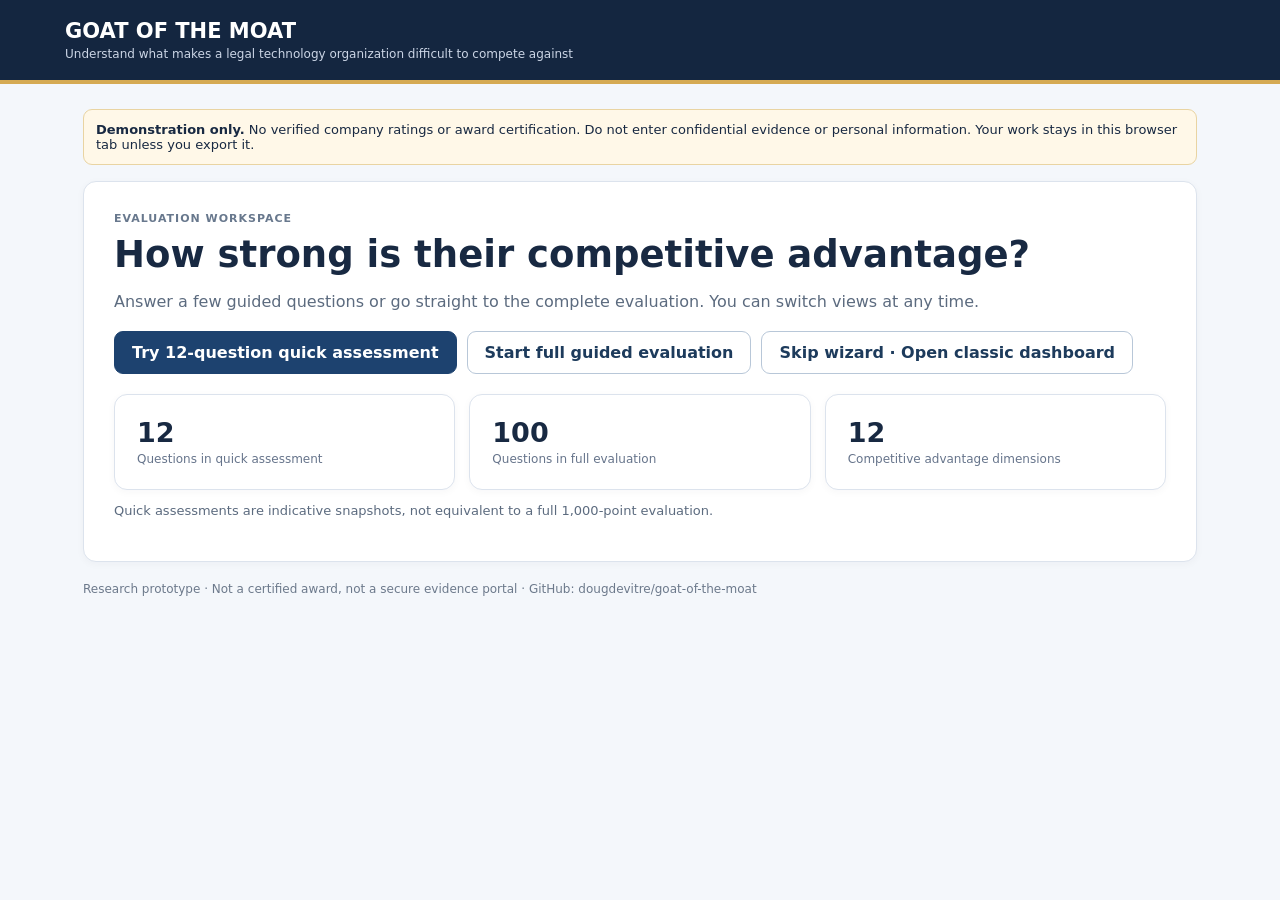
==== dashboard/index.html @ ef7974d4 "Add beginner-friendly guided and quick evaluation with skip-wizard classic mode" ====
<!doctype html><html lang="en"><head><meta charset="utf-8"><meta name="viewport" content="width=device-width,initial-scale=1"><title>GOAT of the MOAT — Evaluate with confidence</title>
<style>
:root{font-family:system-ui,-apple-system,sans-serif;color:#182942;background:#f4f7fb}*{box-sizing:border-box}body{margin:0}header{background:#142640;color:#fff;padding:19px max(20px,calc((100vw - 1150px)/2));border-bottom:4px solid #d5aa53}header b{font-size:21px}header span{display:block;font-size:12px;color:#cbd5e5;margin-top:4px}.wrap{max-width:1150px;margin:25px auto;padding:0 18px}.panel,.stat{background:#fff;border:1px solid #dce3ed;border-radius:13px;padding:22px;box-shadow:0 2px 8px #16294409}.hero{padding:30px}.hero h1{font-size:clamp(25px,4vw,37px);margin:8px 0}.muted{color:#5c6b7f}.small{font-size:13px}.note{background:#fff8e8;border:1px solid #e9d4a2;border-radius:9px;padding:12px;margin-bottom:16px;font-size:13px}.actions{display:flex;gap:10px;flex-wrap:wrap;margin:20px 0}.btn{border:1px solid #b8c7d8;border-radius:9px;padding:11px 17px;background:#fff;color:#1d3b5c;font:inherit;font-weight:600;cursor:pointer}.btn.primary{background:#1d426f;color:#fff;border-color:#1d426f}.btn:focus-visible,input:focus-visible,select:focus-visible,textarea:focus-visible{outline:3px solid #d3a94e;outline-offset:2px}.btn:hover{filter:brightness(.95)}.grid{display:grid;grid-template-columns:repeat(3,1fr);gap:14px}.stat strong{font-size:27px;display:block}.stat span{font-size:12px;color:#66748b}.layout{display:grid;grid-template-columns:260px 1fr;gap:18px}.sidebar{max-height:70vh;overflow:auto}.dim{width:100%;text-align:left;background:white;border:0;border-radius:7px;padding:11px;cursor:pointer;color:#20334e}.dim.active,.dim:hover{background:#eaf0f8}.dim small{display:block;color:#65748b;margin-top:4px}.question{font-size:clamp(21px,3vw,27px);line-height:1.3;margin:13px 0}.eyebrow{text-transform:uppercase;letter-spacing:.09em;font-size:11px;color:#68788d;font-weight:700}.help{background:#f1f5fa;border-radius:10px;padding:13px;margin:14px 0;font-size:14px}.help p{margin:6px 0}.fields{display:grid;grid-template-columns:1fr 1fr;gap:14px}label{display:block;font-size:13px;font-weight:650;margin:14px 0 6px}input,select,textarea{width:100%;border:1px solid #bdcadb;border-radius:8px;padding:11px;font:inherit;color:#1b2d45;background:white}textarea{min-height:72px}.choice{display:block;border:1px solid #d4deea;border-radius:9px;padding:12px;margin:8px 0;cursor:pointer}.choice:has(input:checked){border-color:#3264a1;background:#edf4ff}.choice input{width:auto;margin-right:9px}.progress{height:9px;background:#e7edf4;border-radius:9px;overflow:hidden;margin:12px 0}.fill{height:100%;background:#2c679c;transition:width .2s}.hidden{display:none!important}.tag{display:inline-block;background:#e9eff8;border-radius:20px;padding:5px 10px;font-size:12px}.results{margin-top:16px}.resultRow{margin:10px 0}.resultRow .progress{margin:5px 0}.foot{font-size:12px;color:#6c798b;padding:20px 0}.status{font-size:13px;color:#35516f;min-height:18px;margin-top:10px}@media(max-width:760px){.grid,.layout,.fields{grid-template-columns:1fr}.sidebar{max-height:180px}.hero{padding:20px}}
</style></head><body><header><b>GOAT OF THE MOAT</b><span>Understand what makes a legal technology organization difficult to compete against</span></header><main class="wrap">
<div class="note"><b>Demonstration only.</b> No verified company ratings or award certification. Do not enter confidential evidence or personal information. Your work stays in this browser tab unless you export it.</div>
<section id="home" class="panel hero"><div class="eyebrow">Evaluation workspace</div><h1>How strong is their competitive advantage?</h1><p class="muted">Answer a few guided questions or go straight to the complete evaluation. You can switch views at any time.</p><div class="actions"><button class="btn primary" id="startQuick">Try 12-question quick assessment</button><button class="btn" id="startFull">Start full guided evaluation</button><button class="btn" id="skipWizard">Skip wizard · Open classic dashboard</button></div><div class="grid"><div class="stat"><strong>12</strong><span>Questions in quick assessment</span></div><div class="stat"><strong>100</strong><span>Questions in full evaluation</span></div><div class="stat"><strong>12</strong><span>Competitive advantage dimensions</span></div></div><p class="small muted">Quick assessments are indicative snapshots, not equivalent to a full 1,000-point evaluation.</p></section>
<section id="workspace" class="hidden"><div class="actions"><button class="btn" id="goHome">← Home</button><button class="btn" id="switchMode">Switch to classic dashboard</button><button class="btn" id="export">Export my work</button><button class="btn" id="reset">Clear session</button></div><div class="grid"><div class="stat"><span>Weighted points recorded</span><strong id="points">0</strong></div><div class="stat"><span>Evidence coverage (full instrument)</span><strong id="coverage">0%</strong></div><div class="stat"><span>Questions scored</span><strong id="count">0 / 100</strong></div></div>
<div class="layout" style="margin-top:16px"><aside class="panel sidebar"><h2>Explore the topics</h2><div id="dimensions"></div></aside><section class="panel"><div class="eyebrow" id="modeLabel"></div><div class="progress"><div class="fill" id="progressFill" style="width:0%"></div></div><p class="small muted" id="progressText"></p><div class="fields"><div><label for="organization">Organization (example name)</label><input id="organization" value="Synthetic Example Organization" maxlength="100"></div><div><label for="judge">Reviewer label</label><input id="judge" value="demo-reviewer" maxlength="80"></div></div><label for="question">Choose a question</label><select id="question"></select><h2 class="question" id="prompt"></h2><p class="muted" id="plainHelp"></p><div class="help"><b>What counts as proof?</b><p id="evidenceHelp"></p><details><summary>Technical evaluation details</summary><p id="technical"></p></details></div><label>How strong is the evidence-backed advantage?</label><div id="choices"></div><div class="fields"><div><label for="confidence">How reliable is the proof?</label><select id="confidence"><option value="U">Not verified yet</option><option value="C">Some supporting evidence</option><option value="B">Reliable organization records</option><option value="A">Independently corroborated</option></select></div><div><label for="evidence">Evidence reference</label><input id="evidence" placeholder="Example: PUBLIC-REPORT-2026"></div></div><label for="notes">Notes (optional)</label><textarea id="notes" placeholder="Why did you choose this answer?"></textarea><div class="actions"><button class="btn primary" id="saveNext">Save and continue →</button><button class="btn" id="skipQuestion">Skip for now</button><button class="btn" id="previous">← Previous</button></div><p class="status" id="status" role="status" aria-live="polite"></p></section></div><section class="panel results"><h2>Understand your progress</h2><p class="small muted" id="resultIntro"></p><div id="resultRows"></div><p class="small muted" id="coverageGate"></p></section></section><div class="foot">Research prototype · Not a certified award, not a secure evidence portal · GitHub: dougdevitre/goat-of-the-moat</div></main>
<script>
"use strict";
const $=id=>document.getElementById(id);let questions=[],dimensions=[],mode="quick",active="D1",cursor=0;const ratings=new Map();
const friendly=["What makes them unique?","Why do customers stay?","Does their network make them stronger?","Is the business financially healthy?","How strong is their market position?","How good is their technology?","Can customers trust them?","Has their advantage stood the test of time?","Do they execute their plans?","Do customers get better results?","Does the public benefit?","Will their advantage last?"];
const choices=[["0","Verified absence of an advantage"],["1","Very little advantage"],["2","Some advantage"],["3","A clear advantage"],["4","A strong, proven advantage"],["5","An exceptional, lasting advantage"]];
const quickIds=Array.from({length:12},(_,i)=>"D"+(i+1)+"-01");
function pool(){return mode==="quick"?questions.filter(q=>quickIds.includes(q.id)):questions}
function current(){return pool()[cursor]}
function setView(view){$("home").classList.toggle("hidden",view!=="home");$("workspace").classList.toggle("hidden",view==="home")}
function begin(next){mode=next;cursor=0;active="D1";setView("workspace");$("switchMode").textContent=mode==="classic"?"Use guided wizard":"Skip wizard · Classic dashboard";render()}
function render(){const arr=pool();if(cursor>=arr.length)cursor=arr.length-1;const q=current();if(!q)return;active=q.dimension_id;$("modeLabel").textContent=mode==="quick"?"Quick assessment · Indicative only":mode==="classic"?"Classic dashboard · Full instrument":"Full guided evaluation";$("progressText").textContent="Question "+(cursor+1)+" of "+arr.length+" · "+(ratings.has(q.id)?"Saved":"Not yet scored");$("progressFill").style.width=((cursor+1)/arr.length*100)+"%";const select=$("question");select.replaceChildren();arr.forEach((item,i)=>{const o=document.createElement("option");o.value=String(i);o.textContent=item.id+" · "+item.metric;select.append(o)});select.value=String(cursor);$("prompt").textContent=q.question;$("plainHelp").textContent="Think about real-world examples and documented results, not just marketing claims.";$("evidenceHelp").textContent=q.evidence_requirement;$("technical").textContent="Question "+q.id+" · Measurement method: "+q.measurement_method+" · Maximum "+q.points+" points · Rubric provisional.";const list=$("choices");list.replaceChildren();const saved=ratings.get(q.id);choices.forEach(([value,label])=>{const el=document.createElement("label");el.className="choice";const radio=document.createElement("input");radio.type="radio";radio.name="rating";radio.value=value;radio.checked=saved?.rating===Number(value);el.append(radio,document.createTextNode(label));list.append(el)});$("confidence").value=saved?.confidence||"U";$("evidence").value=saved?.evidence_id||"";$("notes").value=saved?.notes||"";$("dimensions").replaceChildren();dimensions.forEach((d,i)=>{const b=document.createElement("button");b.className="dim"+(d.id===active?" active":"");b.textContent=friendly[i];const small=document.createElement("small");small.textContent=d.id+" · "+d.questions+" full questions";b.append(small);b.onclick=()=>{const index=pool().findIndex(x=>x.dimension_id===d.id);if(index>=0){cursor=index;render()}};$("dimensions").append(b)});renderMetrics()}
function renderMetrics(){let earned=0,covered=0;const sums={};for(const q of questions){const r=ratings.get(q.id);if(r){earned+=q.points*r.rating/5;covered+=q.points;(sums[q.dimension_id]??={earned:0,covered:0});sums[q.dimension_id].earned+=q.points*r.rating/5;sums[q.dimension_id].covered+=q.points}}$("points").textContent=earned.toFixed(1)+" / 1,000";$("coverage").textContent=(covered/10).toFixed(1)+"%";$("count").textContent=ratings.size+" / 100";const passed=covered>=850&&dimensions.every(d=>(sums[d.id]?.covered||0)>=d.weight*.6);$("coverageGate").textContent=mode==="quick"?"A quick assessment is a snapshot, not a full rating. Full coverage is required for formal consideration.":passed?"Draft coverage requirements met; independent verification and certification still required.":"Full assessment coverage requirements not yet met (85% overall and 60% per dimension).";$("resultIntro").textContent="Only scored questions are shown. Missing evidence is never treated as a zero score.";$("resultRows").replaceChildren();dimensions.forEach((d,i)=>{const s=sums[d.id]||{earned:0,covered:0};const box=document.createElement("div");box.className="resultRow";const text=document.createElement("div");text.className="small";text.textContent=friendly[i]+" — "+s.earned.toFixed(1)+" / "+d.weight+" points · "+Math.round(s.covered/d.weight*100)+"% evidence coverage";const bar=document.createElement("div");bar.className="progress";const fill=document.createElement("div");fill.className="fill";fill.style.width=(s.earned/d.weight*100)+"%";bar.append(fill);box.append(text,bar);$("resultRows").append(box)})}
function save(){const q=current(),selected=document.querySelector('input[name="rating"]:checked'),confidence=$("confidence").value,evidence=$("evidence").value.trim();if(!selected||confidence==="U"||!evidence){$("status").textContent="Choose a score, a reliable evidence level, and an evidence reference—or select Skip for now.";return false}ratings.set(q.id,{question_id:q.id,rating:Number(selected.value),confidence,evidence_id:evidence,notes:$("notes").value.trim()});$("status").textContent="Saved for this tab. Export before closing.";return true}
function advance(delta){cursor=Math.max(0,Math.min(pool().length-1,cursor+delta));render()}
$("startQuick").onclick=()=>begin("quick");$("startFull").onclick=()=>begin("guided");$("skipWizard").onclick=()=>begin("classic");$("goHome").onclick=()=>setView("home");$("switchMode").onclick=()=>{mode=mode==="classic"?"guided":"classic";cursor=0;render()};$("question").onchange=()=>{cursor=Number($("question").value);render()};$("saveNext").onclick=()=>{if(save()){advance(1);if(cursor===pool().length-1)$("status").textContent="You're at the final question. Export your work when finished."}};$("skipQuestion").onclick=()=>{advance(1);$("status").textContent="Skipped. You can return later."};$("previous").onclick=()=>advance(-1);
$("reset").onclick=()=>{if(confirm("Clear all answers in this tab?")){ratings.clear();cursor=0;render();$("status").textContent="Session cleared."}};
$("export").onclick=()=>{const obj={schema_version:"0.1.0",status:"draft_not_certified",assessment_mode:mode,organization:$("organization").value,judge_id:$("judge").value,exported_at:new Date().toISOString(),ratings:[...ratings.values()]};const url=URL.createObjectURL(new Blob([JSON.stringify(obj,null,2)],{type:"application/json"}));const a=document.createElement("a");a.href=url;a.download="goat-moat-draft-assessment.json";a.click();setTimeout(()=>URL.revokeObjectURL(url),1000)};
(async()=>{try{const [q,d]=await Promise.all([fetch("/data/questions.v0.1.json"),fetch("/data/dimensions.json")]);if(!q.ok||!d.ok)throw Error("Could not load registry");questions=(await q.json()).questions;dimensions=await d.json();if(questions.length!==100||dimensions.length!==12)throw Error("Invalid registry");}catch(e){$("home").insertAdjacentText("beforeend"," Error loading evaluation data: "+e.message);["startQuick","startFull","skipWizard"].forEach(id=>$(id).disabled=true)}})();
</script></body></html>
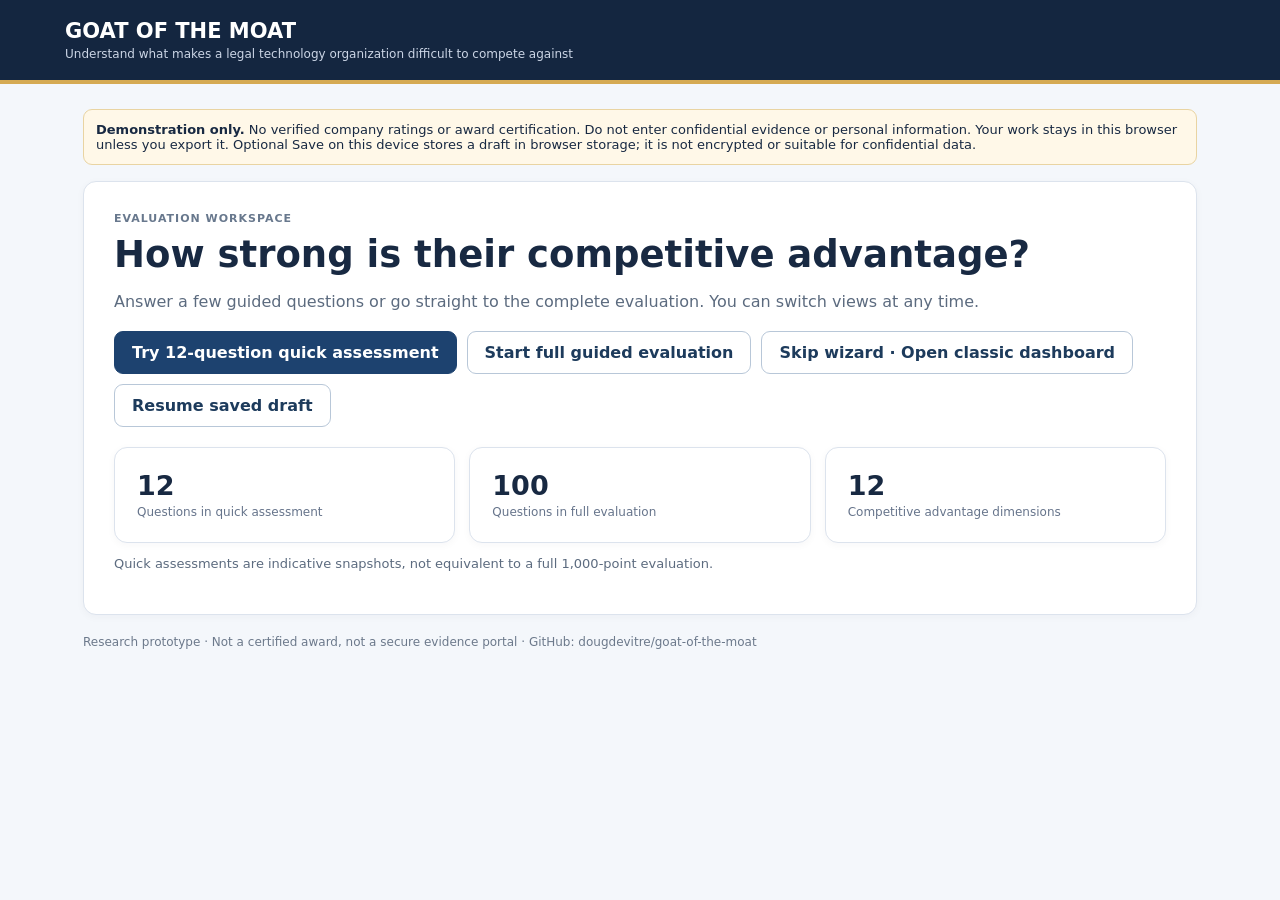
==== commit 680c1b63: "Add opt-in device save, resume and validated JSON import for draft evaluations" ====
--- a/dashboard/index.html
+++ b/dashboard/index.html
@@ -2,13 +2,13 @@
 <style>
 :root{font-family:system-ui,-apple-system,sans-serif;color:#182942;background:#f4f7fb}*{box-sizing:border-box}body{margin:0}header{background:#142640;color:#fff;padding:19px max(20px,calc((100vw - 1150px)/2));border-bottom:4px solid #d5aa53}header b{font-size:21px}header span{display:block;font-size:12px;color:#cbd5e5;margin-top:4px}.wrap{max-width:1150px;margin:25px auto;padding:0 18px}.panel,.stat{background:#fff;border:1px solid #dce3ed;border-radius:13px;padding:22px;box-shadow:0 2px 8px #16294409}.hero{padding:30px}.hero h1{font-size:clamp(25px,4vw,37px);margin:8px 0}.muted{color:#5c6b7f}.small{font-size:13px}.note{background:#fff8e8;border:1px solid #e9d4a2;border-radius:9px;padding:12px;margin-bottom:16px;font-size:13px}.actions{display:flex;gap:10px;flex-wrap:wrap;margin:20px 0}.btn{border:1px solid #b8c7d8;border-radius:9px;padding:11px 17px;background:#fff;color:#1d3b5c;font:inherit;font-weight:600;cursor:pointer}.btn.primary{background:#1d426f;color:#fff;border-color:#1d426f}.btn:focus-visible,input:focus-visible,select:focus-visible,textarea:focus-visible{outline:3px solid #d3a94e;outline-offset:2px}.btn:hover{filter:brightness(.95)}.grid{display:grid;grid-template-columns:repeat(3,1fr);gap:14px}.stat strong{font-size:27px;display:block}.stat span{font-size:12px;color:#66748b}.layout{display:grid;grid-template-columns:260px 1fr;gap:18px}.sidebar{max-height:70vh;overflow:auto}.dim{width:100%;text-align:left;background:white;border:0;border-radius:7px;padding:11px;cursor:pointer;color:#20334e}.dim.active,.dim:hover{background:#eaf0f8}.dim small{display:block;color:#65748b;margin-top:4px}.question{font-size:clamp(21px,3vw,27px);line-height:1.3;margin:13px 0}.eyebrow{text-transform:uppercase;letter-spacing:.09em;font-size:11px;color:#68788d;font-weight:700}.help{background:#f1f5fa;border-radius:10px;padding:13px;margin:14px 0;font-size:14px}.help p{margin:6px 0}.fields{display:grid;grid-template-columns:1fr 1fr;gap:14px}label{display:block;font-size:13px;font-weight:650;margin:14px 0 6px}input,select,textarea{width:100%;border:1px solid #bdcadb;border-radius:8px;padding:11px;font:inherit;color:#1b2d45;background:white}textarea{min-height:72px}.choice{display:block;border:1px solid #d4deea;border-radius:9px;padding:12px;margin:8px 0;cursor:pointer}.choice:has(input:checked){border-color:#3264a1;background:#edf4ff}.choice input{width:auto;margin-right:9px}.progress{height:9px;background:#e7edf4;border-radius:9px;overflow:hidden;margin:12px 0}.fill{height:100%;background:#2c679c;transition:width .2s}.hidden{display:none!important}.tag{display:inline-block;background:#e9eff8;border-radius:20px;padding:5px 10px;font-size:12px}.results{margin-top:16px}.resultRow{margin:10px 0}.resultRow .progress{margin:5px 0}.foot{font-size:12px;color:#6c798b;padding:20px 0}.status{font-size:13px;color:#35516f;min-height:18px;margin-top:10px}@media(max-width:760px){.grid,.layout,.fields{grid-template-columns:1fr}.sidebar{max-height:180px}.hero{padding:20px}}
 </style></head><body><header><b>GOAT OF THE MOAT</b><span>Understand what makes a legal technology organization difficult to compete against</span></header><main class="wrap">
-<div class="note"><b>Demonstration only.</b> No verified company ratings or award certification. Do not enter confidential evidence or personal information. Your work stays in this browser tab unless you export it.</div>
-<section id="home" class="panel hero"><div class="eyebrow">Evaluation workspace</div><h1>How strong is their competitive advantage?</h1><p class="muted">Answer a few guided questions or go straight to the complete evaluation. You can switch views at any time.</p><div class="actions"><button class="btn primary" id="startQuick">Try 12-question quick assessment</button><button class="btn" id="startFull">Start full guided evaluation</button><button class="btn" id="skipWizard">Skip wizard · Open classic dashboard</button></div><div class="grid"><div class="stat"><strong>12</strong><span>Questions in quick assessment</span></div><div class="stat"><strong>100</strong><span>Questions in full evaluation</span></div><div class="stat"><strong>12</strong><span>Competitive advantage dimensions</span></div></div><p class="small muted">Quick assessments are indicative snapshots, not equivalent to a full 1,000-point evaluation.</p></section>
-<section id="workspace" class="hidden"><div class="actions"><button class="btn" id="goHome">← Home</button><button class="btn" id="switchMode">Switch to classic dashboard</button><button class="btn" id="export">Export my work</button><button class="btn" id="reset">Clear session</button></div><div class="grid"><div class="stat"><span>Weighted points recorded</span><strong id="points">0</strong></div><div class="stat"><span>Evidence coverage (full instrument)</span><strong id="coverage">0%</strong></div><div class="stat"><span>Questions scored</span><strong id="count">0 / 100</strong></div></div>
+<div class="note"><b>Demonstration only.</b> No verified company ratings or award certification. Do not enter confidential evidence or personal information. Your work stays in this browser unless you export it. Optional Save on this device stores a draft in browser storage; it is not encrypted or suitable for confidential data.</div>
+<section id="home" class="panel hero"><div class="eyebrow">Evaluation workspace</div><h1>How strong is their competitive advantage?</h1><p class="muted">Answer a few guided questions or go straight to the complete evaluation. You can switch views at any time.</p><div class="actions"><button class="btn primary" id="startQuick">Try 12-question quick assessment</button><button class="btn" id="startFull">Start full guided evaluation</button><button class="btn" id="skipWizard">Skip wizard · Open classic dashboard</button><button class="btn" id="resumeDraft" disabled>Resume saved draft</button></div><div class="grid"><div class="stat"><strong>12</strong><span>Questions in quick assessment</span></div><div class="stat"><strong>100</strong><span>Questions in full evaluation</span></div><div class="stat"><strong>12</strong><span>Competitive advantage dimensions</span></div></div><p class="small muted">Quick assessments are indicative snapshots, not equivalent to a full 1,000-point evaluation.</p></section>
+<section id="workspace" class="hidden"><div class="actions"><button class="btn" id="goHome">← Home</button><button class="btn" id="switchMode">Switch to classic dashboard</button><button class="btn" id="export">Export my work</button><button class="btn" id="saveDevice">Save on this device</button><button class="btn" id="importDraft">Import saved JSON</button><input class="hidden" type="file" id="importFile" accept=".json,application/json" aria-label="Import a draft JSON file"><button class="btn" id="reset">Clear session</button></div><div class="grid"><div class="stat"><span>Weighted points recorded</span><strong id="points">0</strong></div><div class="stat"><span>Evidence coverage (full instrument)</span><strong id="coverage">0%</strong></div><div class="stat"><span>Questions scored</span><strong id="count">0 / 100</strong></div></div>
 <div class="layout" style="margin-top:16px"><aside class="panel sidebar"><h2>Explore the topics</h2><div id="dimensions"></div></aside><section class="panel"><div class="eyebrow" id="modeLabel"></div><div class="progress"><div class="fill" id="progressFill" style="width:0%"></div></div><p class="small muted" id="progressText"></p><div class="fields"><div><label for="organization">Organization (example name)</label><input id="organization" value="Synthetic Example Organization" maxlength="100"></div><div><label for="judge">Reviewer label</label><input id="judge" value="demo-reviewer" maxlength="80"></div></div><label for="question">Choose a question</label><select id="question"></select><h2 class="question" id="prompt"></h2><p class="muted" id="plainHelp"></p><div class="help"><b>What counts as proof?</b><p id="evidenceHelp"></p><details><summary>Technical evaluation details</summary><p id="technical"></p></details></div><label>How strong is the evidence-backed advantage?</label><div id="choices"></div><div class="fields"><div><label for="confidence">How reliable is the proof?</label><select id="confidence"><option value="U">Not verified yet</option><option value="C">Some supporting evidence</option><option value="B">Reliable organization records</option><option value="A">Independently corroborated</option></select></div><div><label for="evidence">Evidence reference</label><input id="evidence" placeholder="Example: PUBLIC-REPORT-2026"></div></div><label for="notes">Notes (optional)</label><textarea id="notes" placeholder="Why did you choose this answer?"></textarea><div class="actions"><button class="btn primary" id="saveNext">Save and continue →</button><button class="btn" id="skipQuestion">Skip for now</button><button class="btn" id="previous">← Previous</button></div><p class="status" id="status" role="status" aria-live="polite"></p></section></div><section class="panel results"><h2>Understand your progress</h2><p class="small muted" id="resultIntro"></p><div id="resultRows"></div><p class="small muted" id="coverageGate"></p></section></section><div class="foot">Research prototype · Not a certified award, not a secure evidence portal · GitHub: dougdevitre/goat-of-the-moat</div></main>
 <script>
 "use strict";
-const $=id=>document.getElementById(id);let questions=[],dimensions=[],mode="quick",active="D1",cursor=0;const ratings=new Map();
+const $=id=>document.getElementById(id);let questions=[],dimensions=[],mode="quick",active="D1",cursor=0;const ratings=new Map();const STORAGE_KEY="goat-moat-demo-draft-v1";
 const friendly=["What makes them unique?","Why do customers stay?","Does their network make them stronger?","Is the business financially healthy?","How strong is their market position?","How good is their technology?","Can customers trust them?","Has their advantage stood the test of time?","Do they execute their plans?","Do customers get better results?","Does the public benefit?","Will their advantage last?"];
 const choices=[["0","Verified absence of an advantage"],["1","Very little advantage"],["2","Some advantage"],["3","A clear advantage"],["4","A strong, proven advantage"],["5","An exceptional, lasting advantage"]];
 const quickIds=Array.from({length:12},(_,i)=>"D"+(i+1)+"-01");
@@ -18,10 +18,20 @@
 function begin(next){mode=next;cursor=0;active="D1";setView("workspace");$("switchMode").textContent=mode==="classic"?"Use guided wizard":"Skip wizard · Classic dashboard";render()}
 function render(){const arr=pool();if(cursor>=arr.length)cursor=arr.length-1;const q=current();if(!q)return;active=q.dimension_id;$("modeLabel").textContent=mode==="quick"?"Quick assessment · Indicative only":mode==="classic"?"Classic dashboard · Full instrument":"Full guided evaluation";$("progressText").textContent="Question "+(cursor+1)+" of "+arr.length+" · "+(ratings.has(q.id)?"Saved":"Not yet scored");$("progressFill").style.width=((cursor+1)/arr.length*100)+"%";const select=$("question");select.replaceChildren();arr.forEach((item,i)=>{const o=document.createElement("option");o.value=String(i);o.textContent=item.id+" · "+item.metric;select.append(o)});select.value=String(cursor);$("prompt").textContent=q.question;$("plainHelp").textContent="Think about real-world examples and documented results, not just marketing claims.";$("evidenceHelp").textContent=q.evidence_requirement;$("technical").textContent="Question "+q.id+" · Measurement method: "+q.measurement_method+" · Maximum "+q.points+" points · Rubric provisional.";const list=$("choices");list.replaceChildren();const saved=ratings.get(q.id);choices.forEach(([value,label])=>{const el=document.createElement("label");el.className="choice";const radio=document.createElement("input");radio.type="radio";radio.name="rating";radio.value=value;radio.checked=saved?.rating===Number(value);el.append(radio,document.createTextNode(label));list.append(el)});$("confidence").value=saved?.confidence||"U";$("evidence").value=saved?.evidence_id||"";$("notes").value=saved?.notes||"";$("dimensions").replaceChildren();dimensions.forEach((d,i)=>{const b=document.createElement("button");b.className="dim"+(d.id===active?" active":"");b.textContent=friendly[i];const small=document.createElement("small");small.textContent=d.id+" · "+d.questions+" full questions";b.append(small);b.onclick=()=>{const index=pool().findIndex(x=>x.dimension_id===d.id);if(index>=0){cursor=index;render()}};$("dimensions").append(b)});renderMetrics()}
 function renderMetrics(){let earned=0,covered=0;const sums={};for(const q of questions){const r=ratings.get(q.id);if(r){earned+=q.points*r.rating/5;covered+=q.points;(sums[q.dimension_id]??={earned:0,covered:0});sums[q.dimension_id].earned+=q.points*r.rating/5;sums[q.dimension_id].covered+=q.points}}$("points").textContent=earned.toFixed(1)+" / 1,000";$("coverage").textContent=(covered/10).toFixed(1)+"%";$("count").textContent=ratings.size+" / 100";const passed=covered>=850&&dimensions.every(d=>(sums[d.id]?.covered||0)>=d.weight*.6);$("coverageGate").textContent=mode==="quick"?"A quick assessment is a snapshot, not a full rating. Full coverage is required for formal consideration.":passed?"Draft coverage requirements met; independent verification and certification still required.":"Full assessment coverage requirements not yet met (85% overall and 60% per dimension).";$("resultIntro").textContent="Only scored questions are shown. Missing evidence is never treated as a zero score.";$("resultRows").replaceChildren();dimensions.forEach((d,i)=>{const s=sums[d.id]||{earned:0,covered:0};const box=document.createElement("div");box.className="resultRow";const text=document.createElement("div");text.className="small";text.textContent=friendly[i]+" — "+s.earned.toFixed(1)+" / "+d.weight+" points · "+Math.round(s.covered/d.weight*100)+"% evidence coverage";const bar=document.createElement("div");bar.className="progress";const fill=document.createElement("div");fill.className="fill";fill.style.width=(s.earned/d.weight*100)+"%";bar.append(fill);box.append(text,bar);$("resultRows").append(box)})}
-function save(){const q=current(),selected=document.querySelector('input[name="rating"]:checked'),confidence=$("confidence").value,evidence=$("evidence").value.trim();if(!selected||confidence==="U"||!evidence){$("status").textContent="Choose a score, a reliable evidence level, and an evidence reference—or select Skip for now.";return false}ratings.set(q.id,{question_id:q.id,rating:Number(selected.value),confidence,evidence_id:evidence,notes:$("notes").value.trim()});$("status").textContent="Saved for this tab. Export before closing.";return true}
+function save(){const q=current(),selected=document.querySelector('input[name="rating"]:checked'),confidence=$("confidence").value,evidence=$("evidence").value.trim();if(!selected||confidence==="U"||!evidence){$("status").textContent="Choose a score, a reliable evidence level, and an evidence reference—or select Skip for now.";return false}ratings.set(q.id,{question_id:q.id,rating:Number(selected.value),confidence,evidence_id:evidence,notes:$("notes").value.trim()});$("status").textContent="Answer saved in this session. Use Save on this device or Export to keep it.";return true}
 function advance(delta){cursor=Math.max(0,Math.min(pool().length-1,cursor+delta));render()}
 $("startQuick").onclick=()=>begin("quick");$("startFull").onclick=()=>begin("guided");$("skipWizard").onclick=()=>begin("classic");$("goHome").onclick=()=>setView("home");$("switchMode").onclick=()=>{mode=mode==="classic"?"guided":"classic";cursor=0;render()};$("question").onchange=()=>{cursor=Number($("question").value);render()};$("saveNext").onclick=()=>{if(save()){advance(1);if(cursor===pool().length-1)$("status").textContent="You're at the final question. Export your work when finished."}};$("skipQuestion").onclick=()=>{advance(1);$("status").textContent="Skipped. You can return later."};$("previous").onclick=()=>advance(-1);
-$("reset").onclick=()=>{if(confirm("Clear all answers in this tab?")){ratings.clear();cursor=0;render();$("status").textContent="Session cleared."}};
-$("export").onclick=()=>{const obj={schema_version:"0.1.0",status:"draft_not_certified",assessment_mode:mode,organization:$("organization").value,judge_id:$("judge").value,exported_at:new Date().toISOString(),ratings:[...ratings.values()]};const url=URL.createObjectURL(new Blob([JSON.stringify(obj,null,2)],{type:"application/json"}));const a=document.createElement("a");a.href=url;a.download="goat-moat-draft-assessment.json";a.click();setTimeout(()=>URL.revokeObjectURL(url),1000)};
+$("reset").onclick=()=>{if(confirm("Clear all answers and remove the saved device draft?")){ratings.clear();try{localStorage.removeItem(STORAGE_KEY)}catch(e){}cursor=0;render();updateResume();$("status").textContent="Session and device draft cleared."}};
+
+function draftPayload(){return {schema_version:"0.1.0",status:"draft_not_certified",assessment_mode:mode,organization:$("organization").value,judge_id:$("judge").value,exported_at:new Date().toISOString(),ratings:[...ratings.values()]}}
+function validateDraft(obj){if(!obj||obj.schema_version!=="0.1.0"||!Array.isArray(obj.ratings)||obj.ratings.length>100)throw Error("Unsupported draft format");const ids=new Set(questions.map(q=>q.id));const seen=new Set();for(const r of obj.ratings){if(!ids.has(r.question_id)||seen.has(r.question_id)||!Number.isInteger(r.rating)||r.rating<0||r.rating>5||!["A","B","C"].includes(r.confidence)||typeof r.evidence_id!=="string"||!r.evidence_id.trim()||r.evidence_id.length>300||typeof(r.notes??"")!=="string"||(r.notes??"").length>3000)throw Error("Invalid answer data");seen.add(r.question_id)}if(!["quick","guided","classic"].includes(obj.assessment_mode))throw Error("Invalid assessment mode");if(typeof obj.organization!=="string"||obj.organization.length>100||typeof obj.judge_id!=="string"||obj.judge_id.length>80)throw Error("Invalid labels");return obj}
+function restoreDraft(obj){validateDraft(obj);ratings.clear();obj.ratings.forEach(r=>ratings.set(r.question_id,{question_id:r.question_id,rating:r.rating,confidence:r.confidence,evidence_id:r.evidence_id,notes:r.notes||""}));$("organization").value=obj.organization;$("judge").value=obj.judge_id;begin(obj.assessment_mode);$("status").textContent="Draft restored. This is still a provisional assessment."}
+function updateResume(){try{$("resumeDraft").disabled=!localStorage.getItem(STORAGE_KEY)}catch(e){$("resumeDraft").disabled=true}}
+$("saveDevice").onclick=()=>{if(!confirm("Save this non-confidential draft in this browser's local storage? Anyone using this browser profile may access it. This is not encrypted or synced."))return;try{localStorage.setItem(STORAGE_KEY,JSON.stringify(draftPayload()));updateResume();$("status").textContent="Saved on this device. Export JSON for a separate backup."}catch(e){$("status").textContent="Browser storage unavailable. Export JSON instead."}};
+$("resumeDraft").onclick=()=>{try{const raw=localStorage.getItem(STORAGE_KEY);if(!raw)throw Error("No saved draft");restoreDraft(JSON.parse(raw))}catch(e){alert("Could not resume: "+e.message)}};
+$("importDraft").onclick=()=>$("importFile").click();
+$("importFile").onchange=async()=>{const file=$("importFile").files?.[0];if(!file)return;try{if(file.size>1000000)throw Error("File exceeds 1 MB");const obj=JSON.parse(await file.text());if(!confirm("Replace your current unsaved answers with the imported draft?"))return;restoreDraft(obj);$("status").textContent="Imported "+ratings.size+" answers. Export or save to keep them."}catch(e){alert("Import failed: "+e.message)}finally{$("importFile").value=""}};
+updateResume();
+$("export").onclick=()=>{const obj=draftPayload();const url=URL.createObjectURL(new Blob([JSON.stringify(obj,null,2)],{type:"application/json"}));const a=document.createElement("a");a.href=url;a.download="goat-moat-draft-assessment.json";a.click();setTimeout(()=>URL.revokeObjectURL(url),1000)};
 (async()=>{try{const [q,d]=await Promise.all([fetch("/data/questions.v0.1.json"),fetch("/data/dimensions.json")]);if(!q.ok||!d.ok)throw Error("Could not load registry");questions=(await q.json()).questions;dimensions=await d.json();if(questions.length!==100||dimensions.length!==12)throw Error("Invalid registry");}catch(e){$("home").insertAdjacentText("beforeend"," Error loading evaluation data: "+e.message);["startQuick","startFull","skipWizard"].forEach(id=>$(id).disabled=true)}})();
 </script></body></html>
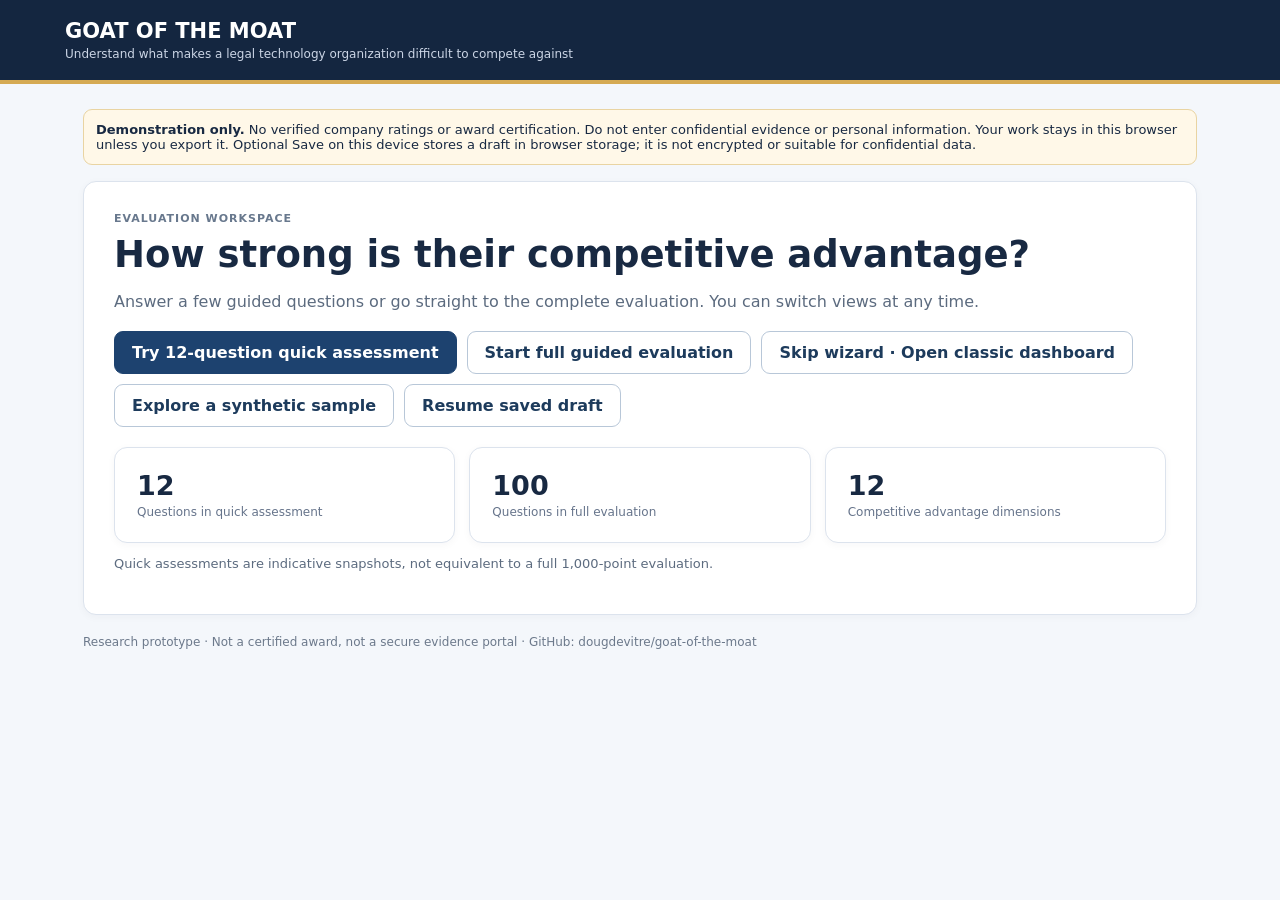
==== commit 70578d06: "Add printable executive report and clearly labeled synthetic sample evaluation" ====
--- a/dashboard/index.html
+++ b/dashboard/index.html
@@ -1,28 +1,81 @@
 <!doctype html><html lang="en"><head><meta charset="utf-8"><meta name="viewport" content="width=device-width,initial-scale=1"><title>GOAT of the MOAT — Evaluate with confidence</title>
 <style>
-:root{font-family:system-ui,-apple-system,sans-serif;color:#182942;background:#f4f7fb}*{box-sizing:border-box}body{margin:0}header{background:#142640;color:#fff;padding:19px max(20px,calc((100vw - 1150px)/2));border-bottom:4px solid #d5aa53}header b{font-size:21px}header span{display:block;font-size:12px;color:#cbd5e5;margin-top:4px}.wrap{max-width:1150px;margin:25px auto;padding:0 18px}.panel,.stat{background:#fff;border:1px solid #dce3ed;border-radius:13px;padding:22px;box-shadow:0 2px 8px #16294409}.hero{padding:30px}.hero h1{font-size:clamp(25px,4vw,37px);margin:8px 0}.muted{color:#5c6b7f}.small{font-size:13px}.note{background:#fff8e8;border:1px solid #e9d4a2;border-radius:9px;padding:12px;margin-bottom:16px;font-size:13px}.actions{display:flex;gap:10px;flex-wrap:wrap;margin:20px 0}.btn{border:1px solid #b8c7d8;border-radius:9px;padding:11px 17px;background:#fff;color:#1d3b5c;font:inherit;font-weight:600;cursor:pointer}.btn.primary{background:#1d426f;color:#fff;border-color:#1d426f}.btn:focus-visible,input:focus-visible,select:focus-visible,textarea:focus-visible{outline:3px solid #d3a94e;outline-offset:2px}.btn:hover{filter:brightness(.95)}.grid{display:grid;grid-template-columns:repeat(3,1fr);gap:14px}.stat strong{font-size:27px;display:block}.stat span{font-size:12px;color:#66748b}.layout{display:grid;grid-template-columns:260px 1fr;gap:18px}.sidebar{max-height:70vh;overflow:auto}.dim{width:100%;text-align:left;background:white;border:0;border-radius:7px;padding:11px;cursor:pointer;color:#20334e}.dim.active,.dim:hover{background:#eaf0f8}.dim small{display:block;color:#65748b;margin-top:4px}.question{font-size:clamp(21px,3vw,27px);line-height:1.3;margin:13px 0}.eyebrow{text-transform:uppercase;letter-spacing:.09em;font-size:11px;color:#68788d;font-weight:700}.help{background:#f1f5fa;border-radius:10px;padding:13px;margin:14px 0;font-size:14px}.help p{margin:6px 0}.fields{display:grid;grid-template-columns:1fr 1fr;gap:14px}label{display:block;font-size:13px;font-weight:650;margin:14px 0 6px}input,select,textarea{width:100%;border:1px solid #bdcadb;border-radius:8px;padding:11px;font:inherit;color:#1b2d45;background:white}textarea{min-height:72px}.choice{display:block;border:1px solid #d4deea;border-radius:9px;padding:12px;margin:8px 0;cursor:pointer}.choice:has(input:checked){border-color:#3264a1;background:#edf4ff}.choice input{width:auto;margin-right:9px}.progress{height:9px;background:#e7edf4;border-radius:9px;overflow:hidden;margin:12px 0}.fill{height:100%;background:#2c679c;transition:width .2s}.hidden{display:none!important}.tag{display:inline-block;background:#e9eff8;border-radius:20px;padding:5px 10px;font-size:12px}.results{margin-top:16px}.resultRow{margin:10px 0}.resultRow .progress{margin:5px 0}.foot{font-size:12px;color:#6c798b;padding:20px 0}.status{font-size:13px;color:#35516f;min-height:18px;margin-top:10px}@media(max-width:760px){.grid,.layout,.fields{grid-template-columns:1fr}.sidebar{max-height:180px}.hero{padding:20px}}
-</style></head><body><header><b>GOAT OF THE MOAT</b><span>Understand what makes a legal technology organization difficult to compete against</span></header><main class="wrap">
+:root{font-family:system-ui,-apple-system,sans-serif;color:#182942;background:#f4f7fb}*{box-sizing:border-box}body{margin:0}header{background:#142640;color:#fff;padding:19px max(20px,calc((100vw - 1150px)/2));border-bottom:4px solid #d5aa53}header b{font-size:21px}header span{display:block;font-size:12px;color:#cbd5e5;margin-top:4px}.wrap{max-width:1150px;margin:25px auto;padding:0 18px}.panel,.stat{background:#fff;border:1px solid #dce3ed;border-radius:13px;padding:22px;box-shadow:0 2px 8px #16294409}.hero{padding:30px}.hero h1{font-size:clamp(25px,4vw,37px);margin:8px 0}.muted{color:#5c6b7f}.small{font-size:13px}.note{background:#fff8e8;border:1px solid #e9d4a2;border-radius:9px;padding:12px;margin-bottom:16px;font-size:13px}.actions{display:flex;gap:10px;flex-wrap:wrap;margin:20px 0}.btn{border:1px solid #b8c7d8;border-radius:9px;padding:11px 17px;background:#fff;color:#1d3b5c;font:inherit;font-weight:600;cursor:pointer}.btn.primary{background:#1d426f;color:#fff;border-color:#1d426f}.btn:focus-visible,input:focus-visible,select:focus-visible,textarea:focus-visible{outline:3px solid #d3a94e;outline-offset:2px}.btn:hover{filter:brightness(.95)}.grid{display:grid;grid-template-columns:repeat(3,1fr);gap:14px}.stat strong{font-size:27px;display:block}.stat span{font-size:12px;color:#66748b}.layout{display:grid;grid-template-columns:260px 1fr;gap:18px}.sidebar{max-height:70vh;overflow:auto}.dim{width:100%;text-align:left;background:white;border:0;border-radius:7px;padding:11px;cursor:pointer;color:#20334e}.dim.active,.dim:hover{background:#eaf0f8}.dim small{display:block;color:#65748b;margin-top:4px}.question{font-size:clamp(21px,3vw,27px);line-height:1.3;margin:13px 0}.eyebrow{text-transform:uppercase;letter-spacing:.09em;font-size:11px;color:#68788d;font-weight:700}.help{background:#f1f5fa;border-radius:10px;padding:13px;margin:14px 0;font-size:14px}.help p{margin:6px 0}.fields{display:grid;grid-template-columns:1fr 1fr;gap:14px}label{display:block;font-size:13px;font-weight:650;margin:14px 0 6px}input,select,textarea{width:100%;border:1px solid #bdcadb;border-radius:8px;padding:11px;font:inherit;color:#1b2d45;background:white}textarea{min-height:72px}.choice{display:block;border:1px solid #d4deea;border-radius:9px;padding:12px;margin:8px 0;cursor:pointer}.choice:has(input:checked){border-color:#3264a1;background:#edf4ff}.choice input{width:auto;margin-right:9px}.progress{height:9px;background:#e7edf4;border-radius:9px;overflow:hidden;margin:12px 0}.fill{height:100%;background:#2c679c;transition:width .2s}.hidden{display:none!important}.tag{display:inline-block;background:#e9eff8;border-radius:20px;padding:5px 10px;font-size:12px}.results{margin-top:16px}.resultRow{margin:10px 0}.resultRow .progress{margin:5px 0}.insight{background:#f6f9fd;border:1px solid #dce6f2;border-radius:10px;padding:14px;margin:12px 0}.insight h3{margin:0 0 8px}.insight ul{margin:8px 0;padding-left:20px}.insight li{margin:6px 0}.jump{border:0;background:transparent;color:#174c83;text-decoration:underline;cursor:pointer;text-align:left;font:inherit;padding:3px}.chip{display:inline-block;background:#e8eef7;border-radius:8px;padding:4px 8px;font-size:12px}.foot{font-size:12px;color:#6c798b;padding:20px 0}.status{font-size:13px;color:#35516f;min-height:18px;margin-top:10px}@media(max-width:760px){.grid,.layout,.fields{grid-template-columns:1fr}.sidebar{max-height:180px}.hero{padding:20px}}
+@media print{header,.note,#home,#workspace>.actions,#workspace>.grid,.layout,.foot,.btn,#resultRows{display:none!important}body{background:#fff;color:#111}#workspace{display:block!important}.wrap{max-width:none;margin:0;padding:0}.results{box-shadow:none;border:0;margin:0;padding:0}.insight{break-inside:avoid;border:1px solid #ccc;background:white}#printHeading{display:block!important}#phase8{display:block}#phase8 section:first-child{display:none}a{color:#111}}#printHeading{display:none}</style></head><body><header><b>GOAT OF THE MOAT</b><span>Understand what makes a legal technology organization difficult to compete against</span></header><main class="wrap">
 <div class="note"><b>Demonstration only.</b> No verified company ratings or award certification. Do not enter confidential evidence or personal information. Your work stays in this browser unless you export it. Optional Save on this device stores a draft in browser storage; it is not encrypted or suitable for confidential data.</div>
-<section id="home" class="panel hero"><div class="eyebrow">Evaluation workspace</div><h1>How strong is their competitive advantage?</h1><p class="muted">Answer a few guided questions or go straight to the complete evaluation. You can switch views at any time.</p><div class="actions"><button class="btn primary" id="startQuick">Try 12-question quick assessment</button><button class="btn" id="startFull">Start full guided evaluation</button><button class="btn" id="skipWizard">Skip wizard · Open classic dashboard</button><button class="btn" id="resumeDraft" disabled>Resume saved draft</button></div><div class="grid"><div class="stat"><strong>12</strong><span>Questions in quick assessment</span></div><div class="stat"><strong>100</strong><span>Questions in full evaluation</span></div><div class="stat"><strong>12</strong><span>Competitive advantage dimensions</span></div></div><p class="small muted">Quick assessments are indicative snapshots, not equivalent to a full 1,000-point evaluation.</p></section>
-<section id="workspace" class="hidden"><div class="actions"><button class="btn" id="goHome">← Home</button><button class="btn" id="switchMode">Switch to classic dashboard</button><button class="btn" id="export">Export my work</button><button class="btn" id="saveDevice">Save on this device</button><button class="btn" id="importDraft">Import saved JSON</button><input class="hidden" type="file" id="importFile" accept=".json,application/json" aria-label="Import a draft JSON file"><button class="btn" id="reset">Clear session</button></div><div class="grid"><div class="stat"><span>Weighted points recorded</span><strong id="points">0</strong></div><div class="stat"><span>Evidence coverage (full instrument)</span><strong id="coverage">0%</strong></div><div class="stat"><span>Questions scored</span><strong id="count">0 / 100</strong></div></div>
-<div class="layout" style="margin-top:16px"><aside class="panel sidebar"><h2>Explore the topics</h2><div id="dimensions"></div></aside><section class="panel"><div class="eyebrow" id="modeLabel"></div><div class="progress"><div class="fill" id="progressFill" style="width:0%"></div></div><p class="small muted" id="progressText"></p><div class="fields"><div><label for="organization">Organization (example name)</label><input id="organization" value="Synthetic Example Organization" maxlength="100"></div><div><label for="judge">Reviewer label</label><input id="judge" value="demo-reviewer" maxlength="80"></div></div><label for="question">Choose a question</label><select id="question"></select><h2 class="question" id="prompt"></h2><p class="muted" id="plainHelp"></p><div class="help"><b>What counts as proof?</b><p id="evidenceHelp"></p><details><summary>Technical evaluation details</summary><p id="technical"></p></details></div><label>How strong is the evidence-backed advantage?</label><div id="choices"></div><div class="fields"><div><label for="confidence">How reliable is the proof?</label><select id="confidence"><option value="U">Not verified yet</option><option value="C">Some supporting evidence</option><option value="B">Reliable organization records</option><option value="A">Independently corroborated</option></select></div><div><label for="evidence">Evidence reference</label><input id="evidence" placeholder="Example: PUBLIC-REPORT-2026"></div></div><label for="notes">Notes (optional)</label><textarea id="notes" placeholder="Why did you choose this answer?"></textarea><div class="actions"><button class="btn primary" id="saveNext">Save and continue →</button><button class="btn" id="skipQuestion">Skip for now</button><button class="btn" id="previous">← Previous</button></div><p class="status" id="status" role="status" aria-live="polite"></p></section></div><section class="panel results"><h2>Understand your progress</h2><p class="small muted" id="resultIntro"></p><div id="resultRows"></div><p class="small muted" id="coverageGate"></p></section></section><div class="foot">Research prototype · Not a certified award, not a secure evidence portal · GitHub: dougdevitre/goat-of-the-moat</div></main>
+<section id="home" class="panel hero"><div class="eyebrow">Evaluation workspace</div><h1>How strong is their competitive advantage?</h1><p class="muted">Answer a few guided questions or go straight to the complete evaluation. You can switch views at any time.</p><div class="actions"><button class="btn primary" id="startQuick">Try 12-question quick assessment</button><button class="btn" id="startFull">Start full guided evaluation</button><button class="btn" id="skipWizard">Skip wizard · Open classic dashboard</button><button class="btn" id="loadSample">Explore a synthetic sample</button><button class="btn" id="resumeDraft" disabled>Resume saved draft</button></div><div class="grid"><div class="stat"><strong>12</strong><span>Questions in quick assessment</span></div><div class="stat"><strong>100</strong><span>Questions in full evaluation</span></div><div class="stat"><strong>12</strong><span>Competitive advantage dimensions</span></div></div><p class="small muted">Quick assessments are indicative snapshots, not equivalent to a full 1,000-point evaluation.</p></section>
+<section id="workspace" class="hidden"><div class="actions"><button class="btn" id="goHome">← Home</button><button class="btn" id="switchMode">Switch to classic dashboard</button><button class="btn" id="export">Export my work</button><button class="btn" id="printReport">Print executive report / Save PDF</button><button class="btn" id="saveDevice">Save on this device</button><button class="btn" id="importDraft">Import saved JSON</button><input class="hidden" type="file" id="importFile" accept=".json,application/json" aria-label="Import a draft JSON file"><button class="btn" id="reset">Clear session</button></div><div class="grid"><div class="stat"><span>Weighted points recorded</span><strong id="points">0</strong></div><div class="stat"><span>Evidence coverage (full instrument)</span><strong id="coverage">0%</strong></div><div class="stat"><span>Questions scored</span><strong id="count">0 / 100</strong></div></div>
+<div class="layout" style="margin-top:16px"><aside class="panel sidebar"><h2>Explore the topics</h2><div id="dimensions"></div></aside><section class="panel"><div class="eyebrow" id="modeLabel"></div><div class="progress"><div class="fill" id="progressFill" style="width:0%"></div></div><p class="small muted" id="progressText"></p><div class="fields"><div><label for="organization">Organization (example name)</label><input id="organization" value="Synthetic Example Organization" maxlength="100"></div><div><label for="judge">Reviewer label</label><input id="judge" value="demo-reviewer" maxlength="80"></div></div><label for="question">Choose a question</label><select id="question"></select><h2 class="question" id="prompt"></h2><p class="muted" id="plainHelp"></p><div class="help"><b>Scoring guide</b><p id="scoreGuide"></p><details><summary>See all six scoring levels</summary><div id="scoreLevels"></div></details></div><div class="help"><b>What counts as proof?</b><p id="evidenceHelp"></p><details><summary>Technical evaluation details</summary><p id="technical"></p></details></div><label>How strong is the evidence-backed advantage?</label><div id="choices"></div><div class="fields"><div><label for="confidence">How reliable is the proof?</label><select id="confidence"><option value="U">Not verified yet</option><option value="C">Some supporting evidence</option><option value="B">Reliable organization records</option><option value="A">Independently corroborated</option></select></div><div><label for="evidence">Evidence reference</label><input id="evidence" placeholder="Example: PUBLIC-REPORT-2026"></div></div><label for="notes">Notes (optional)</label><textarea id="notes" placeholder="Why did you choose this answer?"></textarea><div class="actions"><button class="btn primary" id="saveNext">Save and continue →</button><button class="btn" id="skipQuestion">Skip for now</button><button class="btn" id="previous">← Previous</button></div><p class="status" id="status" role="status" aria-live="polite"></p></section></div><section class="panel results"><div id="printHeading"><h1>GOAT OF THE MOAT — Executive Evaluation Report</h1><p id="printMeta"></p><p><b>Research prototype — not certified.</b> Scores and evidence references are unverified.</p></div><h2>Understand your progress</h2><p class="small muted" id="resultIntro"></p><div id="phase8"></div><div id="resultRows"></div><p class="small muted" id="coverageGate"></p></section></section><div class="foot">Research prototype · Not a certified award, not a secure evidence portal · GitHub: dougdevitre/goat-of-the-moat</div></main>
 <script>
 "use strict";
 const $=id=>document.getElementById(id);let questions=[],dimensions=[],mode="quick",active="D1",cursor=0;const ratings=new Map();const STORAGE_KEY="goat-moat-demo-draft-v1";
 const friendly=["What makes them unique?","Why do customers stay?","Does their network make them stronger?","Is the business financially healthy?","How strong is their market position?","How good is their technology?","Can customers trust them?","Has their advantage stood the test of time?","Do they execute their plans?","Do customers get better results?","Does the public benefit?","Will their advantage last?"];
 const choices=[["0","Verified absence of an advantage"],["1","Very little advantage"],["2","Some advantage"],["3","A clear advantage"],["4","A strong, proven advantage"],["5","An exceptional, lasting advantage"]];
 const quickIds=Array.from({length:12},(_,i)=>"D"+(i+1)+"-01");
+const dimensionGuides=[
+["Look for assets competitors cannot easily reproduce, such as exclusive datasets or defensible IP.","Data inventory, dated licensing or IP records, and replication analysis."],
+["Look for documented switching effort, renewal patterns, and integration dependencies.","Renewal cohorts, migration estimates, and customer interviews."],
+["Look for a network that becomes more useful as participation grows.","Network usage cohorts, ecosystem activity, and independent partner evidence."],
+["Look for sustainable unit economics, cash discipline, and resilient revenue.","Audited financials, retention cohorts, and cash-flow trends."],
+["Look for defensible market access, not simply a large marketing audience.","Market share methodology, distribution contracts, and customer adoption."],
+["Look for demonstrated product differentiation and reliable innovation.","Product benchmarks, deployment history, and reproducible technical tests."],
+["Look for credible compliance, operational reliability, and institutional confidence.","Independent audits, compliance records, and dated customer references."],
+["Look for proof the organization has endured disruption and adapted successfully.","Multi-year operating history, incident recovery, and performance trends."],
+["Look for a record of delivering strategic priorities and expansion results.","Milestone outcomes, launch evidence, and expansion economics."],
+["Look for measurable improvements experienced by customers.","Outcome studies, customer benchmarks, and independently checked results."],
+["Look for demonstrable accessibility, fairness, and public benefit.","Accessibility tests, affordability measures, and public-interest outcomes."],
+["Look for an advantage likely to remain meaningful as technology and markets change.","Scenario analysis, investment roadmap, and competitor stress tests."]
+];
+function guide(q){const n=Number(q.dimension_id.slice(1))-1;return dimensionGuides[n]||["Look for independently supported performance.","Dated, attributable records."]}
 function pool(){return mode==="quick"?questions.filter(q=>quickIds.includes(q.id)):questions}
 function current(){return pool()[cursor]}
 function setView(view){$("home").classList.toggle("hidden",view!=="home");$("workspace").classList.toggle("hidden",view==="home")}
 function begin(next){mode=next;cursor=0;active="D1";setView("workspace");$("switchMode").textContent=mode==="classic"?"Use guided wizard":"Skip wizard · Classic dashboard";render()}
-function render(){const arr=pool();if(cursor>=arr.length)cursor=arr.length-1;const q=current();if(!q)return;active=q.dimension_id;$("modeLabel").textContent=mode==="quick"?"Quick assessment · Indicative only":mode==="classic"?"Classic dashboard · Full instrument":"Full guided evaluation";$("progressText").textContent="Question "+(cursor+1)+" of "+arr.length+" · "+(ratings.has(q.id)?"Saved":"Not yet scored");$("progressFill").style.width=((cursor+1)/arr.length*100)+"%";const select=$("question");select.replaceChildren();arr.forEach((item,i)=>{const o=document.createElement("option");o.value=String(i);o.textContent=item.id+" · "+item.metric;select.append(o)});select.value=String(cursor);$("prompt").textContent=q.question;$("plainHelp").textContent="Think about real-world examples and documented results, not just marketing claims.";$("evidenceHelp").textContent=q.evidence_requirement;$("technical").textContent="Question "+q.id+" · Measurement method: "+q.measurement_method+" · Maximum "+q.points+" points · Rubric provisional.";const list=$("choices");list.replaceChildren();const saved=ratings.get(q.id);choices.forEach(([value,label])=>{const el=document.createElement("label");el.className="choice";const radio=document.createElement("input");radio.type="radio";radio.name="rating";radio.value=value;radio.checked=saved?.rating===Number(value);el.append(radio,document.createTextNode(label));list.append(el)});$("confidence").value=saved?.confidence||"U";$("evidence").value=saved?.evidence_id||"";$("notes").value=saved?.notes||"";$("dimensions").replaceChildren();dimensions.forEach((d,i)=>{const b=document.createElement("button");b.className="dim"+(d.id===active?" active":"");b.textContent=friendly[i];const small=document.createElement("small");small.textContent=d.id+" · "+d.questions+" full questions";b.append(small);b.onclick=()=>{const index=pool().findIndex(x=>x.dimension_id===d.id);if(index>=0){cursor=index;render()}};$("dimensions").append(b)});renderMetrics()}
-function renderMetrics(){let earned=0,covered=0;const sums={};for(const q of questions){const r=ratings.get(q.id);if(r){earned+=q.points*r.rating/5;covered+=q.points;(sums[q.dimension_id]??={earned:0,covered:0});sums[q.dimension_id].earned+=q.points*r.rating/5;sums[q.dimension_id].covered+=q.points}}$("points").textContent=earned.toFixed(1)+" / 1,000";$("coverage").textContent=(covered/10).toFixed(1)+"%";$("count").textContent=ratings.size+" / 100";const passed=covered>=850&&dimensions.every(d=>(sums[d.id]?.covered||0)>=d.weight*.6);$("coverageGate").textContent=mode==="quick"?"A quick assessment is a snapshot, not a full rating. Full coverage is required for formal consideration.":passed?"Draft coverage requirements met; independent verification and certification still required.":"Full assessment coverage requirements not yet met (85% overall and 60% per dimension).";$("resultIntro").textContent="Only scored questions are shown. Missing evidence is never treated as a zero score.";$("resultRows").replaceChildren();dimensions.forEach((d,i)=>{const s=sums[d.id]||{earned:0,covered:0};const box=document.createElement("div");box.className="resultRow";const text=document.createElement("div");text.className="small";text.textContent=friendly[i]+" — "+s.earned.toFixed(1)+" / "+d.weight+" points · "+Math.round(s.covered/d.weight*100)+"% evidence coverage";const bar=document.createElement("div");bar.className="progress";const fill=document.createElement("div");fill.className="fill";fill.style.width=(s.earned/d.weight*100)+"%";bar.append(fill);box.append(text,bar);$("resultRows").append(box)})}
+function render(){const arr=pool();if(cursor>=arr.length)cursor=arr.length-1;const q=current();if(!q)return;active=q.dimension_id;$("modeLabel").textContent=mode==="quick"?"Quick assessment · Indicative only":mode==="classic"?"Classic dashboard · Full instrument":"Full guided evaluation";$("progressText").textContent="Question "+(cursor+1)+" of "+arr.length+" · "+(ratings.has(q.id)?"Saved":"Not yet scored");$("progressFill").style.width=((cursor+1)/arr.length*100)+"%";const select=$("question");select.replaceChildren();arr.forEach((item,i)=>{const o=document.createElement("option");o.value=String(i);o.textContent=item.id+" · "+item.metric;select.append(o)});select.value=String(cursor);$("prompt").textContent=q.question;$("plainHelp").textContent=guide(q)[0]+" Focus: "+q.metric+".";
+$("scoreGuide").textContent="0 = verified absence; 1 = weak; 2 = developing; 3 = established; 4 = strong; 5 = exceptional. Choose based on documented evidence, not an impression.";
+$("scoreLevels").replaceChildren();choices.forEach(([v,label])=>{const p=document.createElement("p");p.textContent=v+" — "+label+(Number(v)>=4?" (requires especially persuasive support)":"");$("scoreLevels").append(p)});$("evidenceHelp").textContent=guide(q)[1]+" Specific requirement: "+q.evidence_requirement;$("technical").textContent="Question "+q.id+" · Measurement method: "+q.measurement_method+" · Maximum "+q.points+" points · Rubric provisional.";const list=$("choices");list.replaceChildren();const saved=ratings.get(q.id);choices.forEach(([value,label])=>{const el=document.createElement("label");el.className="choice";const radio=document.createElement("input");radio.type="radio";radio.name="rating";radio.value=value;radio.checked=saved?.rating===Number(value);el.append(radio,document.createTextNode(label));list.append(el)});$("confidence").value=saved?.confidence||"U";$("evidence").value=saved?.evidence_id||"";$("notes").value=saved?.notes||"";$("dimensions").replaceChildren();dimensions.forEach((d,i)=>{const b=document.createElement("button");b.className="dim"+(d.id===active?" active":"");b.textContent=friendly[i];const small=document.createElement("small");small.textContent=d.id+" · "+d.questions+" full questions";b.append(small);b.onclick=()=>{const index=pool().findIndex(x=>x.dimension_id===d.id);if(index>=0){cursor=index;render()}};$("dimensions").append(b)});renderMetrics()}
+function goTo(id){const index=pool().findIndex(q=>q.id===id);if(index>=0){cursor=index;render();$("question").focus()}else{mode="guided";cursor=questions.findIndex(q=>q.id===id);render();$("question").focus()}}
+function phaseEight(sums,covered,earned){
+const root=$("phase8");root.replaceChildren();
+const add=(parent,tag,text,cls)=>{const e=document.createElement(tag);if(text!==undefined)e.textContent=text;if(cls)e.className=cls;parent.append(e);return e};
+const missing=pool().filter(q=>!ratings.has(q.id));
+const weak=pool().filter(q=>{const r=ratings.get(q.id);return r&&r.confidence==="C"});
+const absent=pool().filter(q=>{const r=ratings.get(q.id);return r&&r.rating===0});
+const weakRefs=pool().filter(q=>{const r=ratings.get(q.id);return r&&r.evidence_id.trim().length<8});
+const panel=add(root,"section",undefined,"insight");add(panel,"h3","Completion assistant");
+add(panel,"p",ratings.size+" of 100 full-instrument questions scored. "+missing.length+" questions remain unanswered in this "+(mode==="quick"?"quick":"full")+" view.");
+const todo=add(panel,"div");
+if(missing.length){add(todo,"p","Next unanswered questions:");missing.slice(0,5).forEach(q=>{const b=add(todo,"button",q.id+" · "+q.metric,"jump");b.onclick=()=>goTo(q.id);todo.append(document.createElement("br"))})}else add(todo,"p","All questions in this view have a recorded answer.");
+if(mode==="quick")add(panel,"p","Quick assessment results cannot be used for full award eligibility. Open the full evaluation to complete the remaining questions.","small muted");
+const evidence=add(root,"section",undefined,"insight");add(evidence,"h3","Evidence quality checklist");
+const checks=[
+["References supplied",ratings.size+" scored answers have references (format only; contents not verified)."],
+["Limited support",weak.length+" scored answers marked C (some supporting evidence)."],
+["Short reference labels",weakRefs.length+" references shorter than 8 characters; check they are traceable."],
+["Zero ratings",absent.length+" recorded zero ratings; verify evidence actually supports absence."],
+["Missing coverage",Math.round((1000-covered)/10)+"% of the full instrument remains unscored."]
+];const ul=add(evidence,"ul");checks.forEach(([a,b])=>add(ul,"li",a+": "+b));add(evidence,"p","Automated checks assess completeness and labels only. They do not inspect documents, verify claims, or certify confidence tiers.","small muted");
+const report=add(root,"section",undefined,"insight");add(report,"h3","Executive scorecard · Provisional");
+const overall=covered?Math.round(earned/covered*100):0;
+add(report,"p","Observed performance on scored items: "+overall+"% of available points; full-instrument evidence coverage: "+Math.round(covered/10)+"%. These are separate measures.");
+if(mode==="quick")add(report,"p","This is a 12-question indicative snapshot. Do not compare it directly to full 100-question assessments.","small muted");
+const eligible=dimensions.map((d,i)=>({d,i,s:sums[d.id]||{earned:0,covered:0}})).filter(x=>x.s.covered>0).map(x=>({...x,pct:Math.round(x.s.earned/x.s.covered*100),cov:Math.round(x.s.covered/x.d.weight*100)}));
+eligible.sort((a,b)=>b.pct-a.pct);
+if(eligible.length){const top=eligible[0],bottom=eligible[eligible.length-1];add(report,"p","Highest observed area: "+friendly[top.i]+" ("+top.pct+"% of scored points, "+top.cov+"% coverage).");add(report,"p","Area to investigate: "+friendly[bottom.i]+" ("+bottom.pct+"% of scored points, "+bottom.cov+"% coverage).");}
+else add(report,"p","Score at least one evidence-backed question to see observed strengths and gaps.");
+const gaps=dimensions.map((d,i)=>({d,i,cov:(sums[d.id]?.covered||0)/d.weight})).sort((a,b)=>a.cov-b.cov).slice(0,3);
+add(report,"p","Recommended next step: gather stronger, dated evidence and review the least-covered topics: "+gaps.map(x=>friendly[x.i]).join("; ")+".");
+add(report,"p","Interpret scores cautiously: small samples and unverified evidence can produce misleading rankings. No award determination is made.","small muted");
+}
+function renderMetrics(){let earned=0,covered=0;const sums={};for(const q of questions){const r=ratings.get(q.id);if(r){earned+=q.points*r.rating/5;covered+=q.points;(sums[q.dimension_id]??={earned:0,covered:0});sums[q.dimension_id].earned+=q.points*r.rating/5;sums[q.dimension_id].covered+=q.points}}$("points").textContent=earned.toFixed(1)+" / 1,000";$("coverage").textContent=(covered/10).toFixed(1)+"%";$("count").textContent=ratings.size+" / 100";const passed=covered>=850&&dimensions.every(d=>(sums[d.id]?.covered||0)>=d.weight*.6);$("coverageGate").textContent=mode==="quick"?"A quick assessment is a snapshot, not a full rating. Full coverage is required for formal consideration.":passed?"Draft coverage requirements met; independent verification and certification still required.":"Full assessment coverage requirements not yet met (85% overall and 60% per dimension).";$("resultIntro").textContent="Only scored questions are shown. Missing evidence is never treated as a zero score.";phaseEight(sums,covered,earned);$("resultRows").replaceChildren();dimensions.forEach((d,i)=>{const s=sums[d.id]||{earned:0,covered:0};const box=document.createElement("div");box.className="resultRow";const text=document.createElement("div");text.className="small";text.textContent=friendly[i]+" — "+s.earned.toFixed(1)+" / "+d.weight+" points · "+Math.round(s.covered/d.weight*100)+"% evidence coverage";const bar=document.createElement("div");bar.className="progress";const fill=document.createElement("div");fill.className="fill";fill.style.width=(s.earned/d.weight*100)+"%";bar.append(fill);box.append(text,bar);$("resultRows").append(box)})}
 function save(){const q=current(),selected=document.querySelector('input[name="rating"]:checked'),confidence=$("confidence").value,evidence=$("evidence").value.trim();if(!selected||confidence==="U"||!evidence){$("status").textContent="Choose a score, a reliable evidence level, and an evidence reference—or select Skip for now.";return false}ratings.set(q.id,{question_id:q.id,rating:Number(selected.value),confidence,evidence_id:evidence,notes:$("notes").value.trim()});$("status").textContent="Answer saved in this session. Use Save on this device or Export to keep it.";return true}
 function advance(delta){cursor=Math.max(0,Math.min(pool().length-1,cursor+delta));render()}
 $("startQuick").onclick=()=>begin("quick");$("startFull").onclick=()=>begin("guided");$("skipWizard").onclick=()=>begin("classic");$("goHome").onclick=()=>setView("home");$("switchMode").onclick=()=>{mode=mode==="classic"?"guided":"classic";cursor=0;render()};$("question").onchange=()=>{cursor=Number($("question").value);render()};$("saveNext").onclick=()=>{if(save()){advance(1);if(cursor===pool().length-1)$("status").textContent="You're at the final question. Export your work when finished."}};$("skipQuestion").onclick=()=>{advance(1);$("status").textContent="Skipped. You can return later."};$("previous").onclick=()=>advance(-1);
 $("reset").onclick=()=>{if(confirm("Clear all answers and remove the saved device draft?")){ratings.clear();try{localStorage.removeItem(STORAGE_KEY)}catch(e){}cursor=0;render();updateResume();$("status").textContent="Session and device draft cleared."}};
 
+function loadSyntheticSample(){if(ratings.size&&!confirm("Replace the current session with synthetic demonstration ratings?"))return;ratings.clear();questions.forEach((q,i)=>{if(i%5===0)return;ratings.set(q.id,{question_id:q.id,rating:1+(i%5),confidence:i%4===0?"C":i%3===0?"B":"A",evidence_id:"SYNTHETIC-EXAMPLE-"+q.id,notes:"Fictional training-only example. No real organization or evidence."})});$("organization").value="SYNTHETIC DEMO — NOT A REAL ORGANIZATION";$("judge").value="sample-reviewer";begin("guided");$("status").textContent="Synthetic example loaded. Ratings and evidence are fictional; not suitable for certification."}
+$("loadSample").onclick=loadSyntheticSample;
+$("printReport").onclick=()=>{$("printMeta").textContent="Organization: "+$("organization").value+" | Reviewer: "+$("judge").value+" | Date: "+new Date().toLocaleDateString()+" | Mode: "+mode;window.print()};
 function draftPayload(){return {schema_version:"0.1.0",status:"draft_not_certified",assessment_mode:mode,organization:$("organization").value,judge_id:$("judge").value,exported_at:new Date().toISOString(),ratings:[...ratings.values()]}}
 function validateDraft(obj){if(!obj||obj.schema_version!=="0.1.0"||!Array.isArray(obj.ratings)||obj.ratings.length>100)throw Error("Unsupported draft format");const ids=new Set(questions.map(q=>q.id));const seen=new Set();for(const r of obj.ratings){if(!ids.has(r.question_id)||seen.has(r.question_id)||!Number.isInteger(r.rating)||r.rating<0||r.rating>5||!["A","B","C"].includes(r.confidence)||typeof r.evidence_id!=="string"||!r.evidence_id.trim()||r.evidence_id.length>300||typeof(r.notes??"")!=="string"||(r.notes??"").length>3000)throw Error("Invalid answer data");seen.add(r.question_id)}if(!["quick","guided","classic"].includes(obj.assessment_mode))throw Error("Invalid assessment mode");if(typeof obj.organization!=="string"||obj.organization.length>100||typeof obj.judge_id!=="string"||obj.judge_id.length>80)throw Error("Invalid labels");return obj}
 function restoreDraft(obj){validateDraft(obj);ratings.clear();obj.ratings.forEach(r=>ratings.set(r.question_id,{question_id:r.question_id,rating:r.rating,confidence:r.confidence,evidence_id:r.evidence_id,notes:r.notes||""}));$("organization").value=obj.organization;$("judge").value=obj.judge_id;begin(obj.assessment_mode);$("status").textContent="Draft restored. This is still a provisional assessment."}
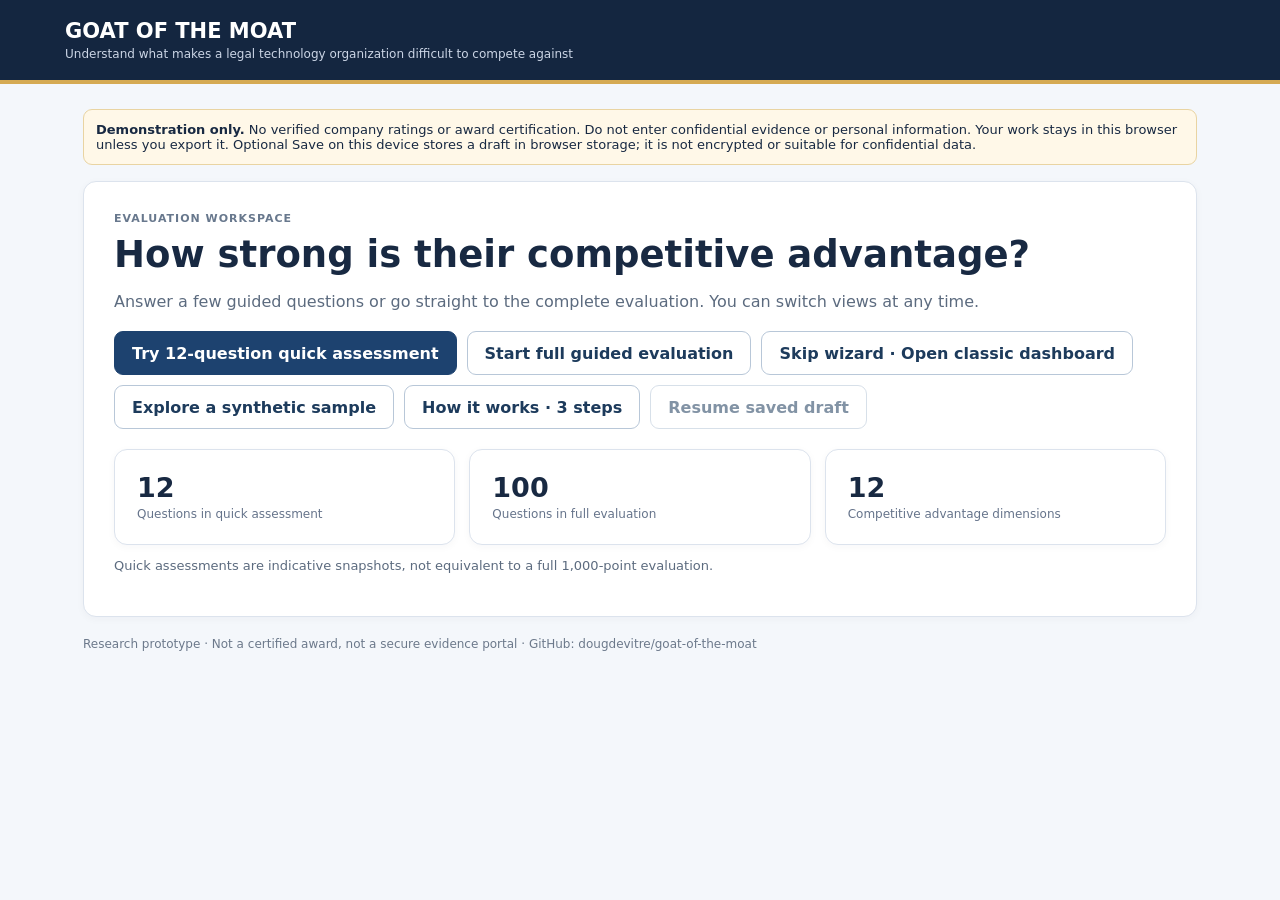
==== commit 69f2bd60: "Improve mobile accessibility and add optional three-step onboarding walkthrough" ====
--- a/dashboard/index.html
+++ b/dashboard/index.html
@@ -1,11 +1,11 @@
 <!doctype html><html lang="en"><head><meta charset="utf-8"><meta name="viewport" content="width=device-width,initial-scale=1"><title>GOAT of the MOAT — Evaluate with confidence</title>
 <style>
-:root{font-family:system-ui,-apple-system,sans-serif;color:#182942;background:#f4f7fb}*{box-sizing:border-box}body{margin:0}header{background:#142640;color:#fff;padding:19px max(20px,calc((100vw - 1150px)/2));border-bottom:4px solid #d5aa53}header b{font-size:21px}header span{display:block;font-size:12px;color:#cbd5e5;margin-top:4px}.wrap{max-width:1150px;margin:25px auto;padding:0 18px}.panel,.stat{background:#fff;border:1px solid #dce3ed;border-radius:13px;padding:22px;box-shadow:0 2px 8px #16294409}.hero{padding:30px}.hero h1{font-size:clamp(25px,4vw,37px);margin:8px 0}.muted{color:#5c6b7f}.small{font-size:13px}.note{background:#fff8e8;border:1px solid #e9d4a2;border-radius:9px;padding:12px;margin-bottom:16px;font-size:13px}.actions{display:flex;gap:10px;flex-wrap:wrap;margin:20px 0}.btn{border:1px solid #b8c7d8;border-radius:9px;padding:11px 17px;background:#fff;color:#1d3b5c;font:inherit;font-weight:600;cursor:pointer}.btn.primary{background:#1d426f;color:#fff;border-color:#1d426f}.btn:focus-visible,input:focus-visible,select:focus-visible,textarea:focus-visible{outline:3px solid #d3a94e;outline-offset:2px}.btn:hover{filter:brightness(.95)}.grid{display:grid;grid-template-columns:repeat(3,1fr);gap:14px}.stat strong{font-size:27px;display:block}.stat span{font-size:12px;color:#66748b}.layout{display:grid;grid-template-columns:260px 1fr;gap:18px}.sidebar{max-height:70vh;overflow:auto}.dim{width:100%;text-align:left;background:white;border:0;border-radius:7px;padding:11px;cursor:pointer;color:#20334e}.dim.active,.dim:hover{background:#eaf0f8}.dim small{display:block;color:#65748b;margin-top:4px}.question{font-size:clamp(21px,3vw,27px);line-height:1.3;margin:13px 0}.eyebrow{text-transform:uppercase;letter-spacing:.09em;font-size:11px;color:#68788d;font-weight:700}.help{background:#f1f5fa;border-radius:10px;padding:13px;margin:14px 0;font-size:14px}.help p{margin:6px 0}.fields{display:grid;grid-template-columns:1fr 1fr;gap:14px}label{display:block;font-size:13px;font-weight:650;margin:14px 0 6px}input,select,textarea{width:100%;border:1px solid #bdcadb;border-radius:8px;padding:11px;font:inherit;color:#1b2d45;background:white}textarea{min-height:72px}.choice{display:block;border:1px solid #d4deea;border-radius:9px;padding:12px;margin:8px 0;cursor:pointer}.choice:has(input:checked){border-color:#3264a1;background:#edf4ff}.choice input{width:auto;margin-right:9px}.progress{height:9px;background:#e7edf4;border-radius:9px;overflow:hidden;margin:12px 0}.fill{height:100%;background:#2c679c;transition:width .2s}.hidden{display:none!important}.tag{display:inline-block;background:#e9eff8;border-radius:20px;padding:5px 10px;font-size:12px}.results{margin-top:16px}.resultRow{margin:10px 0}.resultRow .progress{margin:5px 0}.insight{background:#f6f9fd;border:1px solid #dce6f2;border-radius:10px;padding:14px;margin:12px 0}.insight h3{margin:0 0 8px}.insight ul{margin:8px 0;padding-left:20px}.insight li{margin:6px 0}.jump{border:0;background:transparent;color:#174c83;text-decoration:underline;cursor:pointer;text-align:left;font:inherit;padding:3px}.chip{display:inline-block;background:#e8eef7;border-radius:8px;padding:4px 8px;font-size:12px}.foot{font-size:12px;color:#6c798b;padding:20px 0}.status{font-size:13px;color:#35516f;min-height:18px;margin-top:10px}@media(max-width:760px){.grid,.layout,.fields{grid-template-columns:1fr}.sidebar{max-height:180px}.hero{padding:20px}}
-@media print{header,.note,#home,#workspace>.actions,#workspace>.grid,.layout,.foot,.btn,#resultRows{display:none!important}body{background:#fff;color:#111}#workspace{display:block!important}.wrap{max-width:none;margin:0;padding:0}.results{box-shadow:none;border:0;margin:0;padding:0}.insight{break-inside:avoid;border:1px solid #ccc;background:white}#printHeading{display:block!important}#phase8{display:block}#phase8 section:first-child{display:none}a{color:#111}}#printHeading{display:none}</style></head><body><header><b>GOAT OF THE MOAT</b><span>Understand what makes a legal technology organization difficult to compete against</span></header><main class="wrap">
+:root{font-family:system-ui,-apple-system,sans-serif;color:#182942;background:#f4f7fb}*{box-sizing:border-box}body{margin:0}html{scroll-behavior:smooth}.skiplink{position:absolute;left:12px;top:-80px;background:#fff;color:#143961;padding:12px;z-index:100;border:2px solid #143961}.skiplink:focus{top:8px}.sr-only{position:absolute;width:1px;height:1px;padding:0;margin:-1px;overflow:hidden;clip:rect(0,0,0,0);white-space:nowrap;border:0}header{background:#142640;color:#fff;padding:19px max(20px,calc((100vw - 1150px)/2));border-bottom:4px solid #d5aa53}header b{font-size:21px}header span{display:block;font-size:12px;color:#cbd5e5;margin-top:4px}.wrap{max-width:1150px;margin:25px auto;padding:0 18px}.panel,.stat{background:#fff;border:1px solid #dce3ed;border-radius:13px;padding:22px;box-shadow:0 2px 8px #16294409}.hero{padding:30px}.hero h1{font-size:clamp(25px,4vw,37px);margin:8px 0}.muted{color:#5c6b7f}.small{font-size:13px}.note{background:#fff8e8;border:1px solid #e9d4a2;border-radius:9px;padding:12px;margin-bottom:16px;font-size:13px}.actions{display:flex;gap:10px;flex-wrap:wrap;margin:20px 0}.btn{border:1px solid #b8c7d8;border-radius:9px;padding:11px 17px;background:#fff;color:#1d3b5c;font:inherit;font-weight:600;cursor:pointer}.btn.primary{background:#1d426f;color:#fff;border-color:#1d426f}.btn:focus-visible,input:focus-visible,select:focus-visible,textarea:focus-visible{outline:3px solid #d3a94e;outline-offset:2px}.btn:hover{filter:brightness(.95)}.btn:disabled{opacity:.55;cursor:not-allowed}button{min-height:44px}button.jump{min-height:38px}.choice{min-height:48px}.grid{display:grid;grid-template-columns:repeat(3,1fr);gap:14px}.stat strong{font-size:27px;display:block}.stat span{font-size:12px;color:#66748b}.layout{display:grid;grid-template-columns:260px 1fr;gap:18px}.sidebar{max-height:70vh;overflow:auto}.dim{width:100%;text-align:left;background:white;border:0;border-radius:7px;padding:11px;cursor:pointer;color:#20334e}.dim.active,.dim:hover{background:#eaf0f8}.dim small{display:block;color:#65748b;margin-top:4px}.question{font-size:clamp(21px,3vw,27px);line-height:1.3;margin:13px 0}.eyebrow{text-transform:uppercase;letter-spacing:.09em;font-size:11px;color:#68788d;font-weight:700}.help{background:#f1f5fa;border-radius:10px;padding:13px;margin:14px 0;font-size:14px}.help p{margin:6px 0}.fields{display:grid;grid-template-columns:1fr 1fr;gap:14px}label{display:block;font-size:13px;font-weight:650;margin:14px 0 6px}input,select,textarea{width:100%;border:1px solid #bdcadb;border-radius:8px;padding:11px;font:inherit;color:#1b2d45;background:white}textarea{min-height:72px}.choice{display:block;border:1px solid #d4deea;border-radius:9px;padding:12px;margin:8px 0;cursor:pointer}.choice:has(input:checked){border-color:#3264a1;background:#edf4ff}.choice input{width:auto;margin-right:9px}.progress{height:9px;background:#e7edf4;border-radius:9px;overflow:hidden;margin:12px 0}.fill{height:100%;background:#2c679c;transition:width .2s}.hidden{display:none!important}.tag{display:inline-block;background:#e9eff8;border-radius:20px;padding:5px 10px;font-size:12px}.results{margin-top:16px}.resultRow{margin:10px 0}.resultRow .progress{margin:5px 0}.insight{background:#f6f9fd;border:1px solid #dce6f2;border-radius:10px;padding:14px;margin:12px 0}.insight h3{margin:0 0 8px}.insight ul{margin:8px 0;padding-left:20px}.insight li{margin:6px 0}.jump{border:0;background:transparent;color:#174c83;text-decoration:underline;cursor:pointer;text-align:left;font:inherit;padding:3px}.chip{display:inline-block;background:#e8eef7;border-radius:8px;padding:4px 8px;font-size:12px}.foot{font-size:12px;color:#6c798b;padding:20px 0}.status{font-size:13px;color:#35516f;min-height:18px;margin-top:10px}@media(max-width:760px){.grid,.layout,.fields{grid-template-columns:1fr}.actions>.btn{flex:1 1 100%}.panel{padding:16px}.sidebar{max-height:180px}.hero{padding:20px}}
+@media(max-width:380px){.wrap{padding:0 10px}.stat strong{font-size:23px}.question{font-size:21px}}@media(prefers-reduced-motion:reduce){html{scroll-behavior:auto}.fill{transition:none}}@media print{header,.note,#home,#workspace>.actions,#workspace>.grid,.layout,.foot,.btn,#resultRows{display:none!important}body{background:#fff;color:#111}#workspace{display:block!important}.wrap{max-width:none;margin:0;padding:0}.results{box-shadow:none;border:0;margin:0;padding:0}.insight{break-inside:avoid;border:1px solid #ccc;background:white}#printHeading{display:block!important}#phase8{display:block}#phase8 section:first-child{display:none}a{color:#111}}#printHeading{display:none}</style></head><body><a href="#main" class="skiplink">Skip to main content</a><header><b>GOAT OF THE MOAT</b><span>Understand what makes a legal technology organization difficult to compete against</span></header><main id="main" class="wrap" tabindex="-1">
 <div class="note"><b>Demonstration only.</b> No verified company ratings or award certification. Do not enter confidential evidence or personal information. Your work stays in this browser unless you export it. Optional Save on this device stores a draft in browser storage; it is not encrypted or suitable for confidential data.</div>
-<section id="home" class="panel hero"><div class="eyebrow">Evaluation workspace</div><h1>How strong is their competitive advantage?</h1><p class="muted">Answer a few guided questions or go straight to the complete evaluation. You can switch views at any time.</p><div class="actions"><button class="btn primary" id="startQuick">Try 12-question quick assessment</button><button class="btn" id="startFull">Start full guided evaluation</button><button class="btn" id="skipWizard">Skip wizard · Open classic dashboard</button><button class="btn" id="loadSample">Explore a synthetic sample</button><button class="btn" id="resumeDraft" disabled>Resume saved draft</button></div><div class="grid"><div class="stat"><strong>12</strong><span>Questions in quick assessment</span></div><div class="stat"><strong>100</strong><span>Questions in full evaluation</span></div><div class="stat"><strong>12</strong><span>Competitive advantage dimensions</span></div></div><p class="small muted">Quick assessments are indicative snapshots, not equivalent to a full 1,000-point evaluation.</p></section>
-<section id="workspace" class="hidden"><div class="actions"><button class="btn" id="goHome">← Home</button><button class="btn" id="switchMode">Switch to classic dashboard</button><button class="btn" id="export">Export my work</button><button class="btn" id="printReport">Print executive report / Save PDF</button><button class="btn" id="saveDevice">Save on this device</button><button class="btn" id="importDraft">Import saved JSON</button><input class="hidden" type="file" id="importFile" accept=".json,application/json" aria-label="Import a draft JSON file"><button class="btn" id="reset">Clear session</button></div><div class="grid"><div class="stat"><span>Weighted points recorded</span><strong id="points">0</strong></div><div class="stat"><span>Evidence coverage (full instrument)</span><strong id="coverage">0%</strong></div><div class="stat"><span>Questions scored</span><strong id="count">0 / 100</strong></div></div>
-<div class="layout" style="margin-top:16px"><aside class="panel sidebar"><h2>Explore the topics</h2><div id="dimensions"></div></aside><section class="panel"><div class="eyebrow" id="modeLabel"></div><div class="progress"><div class="fill" id="progressFill" style="width:0%"></div></div><p class="small muted" id="progressText"></p><div class="fields"><div><label for="organization">Organization (example name)</label><input id="organization" value="Synthetic Example Organization" maxlength="100"></div><div><label for="judge">Reviewer label</label><input id="judge" value="demo-reviewer" maxlength="80"></div></div><label for="question">Choose a question</label><select id="question"></select><h2 class="question" id="prompt"></h2><p class="muted" id="plainHelp"></p><div class="help"><b>Scoring guide</b><p id="scoreGuide"></p><details><summary>See all six scoring levels</summary><div id="scoreLevels"></div></details></div><div class="help"><b>What counts as proof?</b><p id="evidenceHelp"></p><details><summary>Technical evaluation details</summary><p id="technical"></p></details></div><label>How strong is the evidence-backed advantage?</label><div id="choices"></div><div class="fields"><div><label for="confidence">How reliable is the proof?</label><select id="confidence"><option value="U">Not verified yet</option><option value="C">Some supporting evidence</option><option value="B">Reliable organization records</option><option value="A">Independently corroborated</option></select></div><div><label for="evidence">Evidence reference</label><input id="evidence" placeholder="Example: PUBLIC-REPORT-2026"></div></div><label for="notes">Notes (optional)</label><textarea id="notes" placeholder="Why did you choose this answer?"></textarea><div class="actions"><button class="btn primary" id="saveNext">Save and continue →</button><button class="btn" id="skipQuestion">Skip for now</button><button class="btn" id="previous">← Previous</button></div><p class="status" id="status" role="status" aria-live="polite"></p></section></div><section class="panel results"><div id="printHeading"><h1>GOAT OF THE MOAT — Executive Evaluation Report</h1><p id="printMeta"></p><p><b>Research prototype — not certified.</b> Scores and evidence references are unverified.</p></div><h2>Understand your progress</h2><p class="small muted" id="resultIntro"></p><div id="phase8"></div><div id="resultRows"></div><p class="small muted" id="coverageGate"></p></section></section><div class="foot">Research prototype · Not a certified award, not a secure evidence portal · GitHub: dougdevitre/goat-of-the-moat</div></main>
+<section id="home" class="panel hero"><div class="eyebrow">Evaluation workspace</div><h1>How strong is their competitive advantage?</h1><p class="muted">Answer a few guided questions or go straight to the complete evaluation. You can switch views at any time.</p><div class="actions"><button class="btn primary" id="startQuick">Try 12-question quick assessment</button><button class="btn" id="startFull">Start full guided evaluation</button><button class="btn" id="skipWizard">Skip wizard · Open classic dashboard</button><button class="btn" id="loadSample">Explore a synthetic sample</button><button class="btn" id="startTour">How it works · 3 steps</button><button class="btn" id="resumeDraft" disabled>Resume saved draft</button></div><div class="grid"><div class="stat"><strong>12</strong><span>Questions in quick assessment</span></div><div class="stat"><strong>100</strong><span>Questions in full evaluation</span></div><div class="stat"><strong>12</strong><span>Competitive advantage dimensions</span></div></div><p class="small muted">Quick assessments are indicative snapshots, not equivalent to a full 1,000-point evaluation.</p></section>
+<section id="tour" class="panel hidden" aria-labelledby="tourTitle" tabindex="-1"><div class="eyebrow">Getting started</div><h2 id="tourTitle">Three steps to understand the evaluation</h2><ol><li><b>Choose your path:</b> try 12 questions, complete all 100, or skip the wizard.</li><li><b>Score with evidence:</b> choose a rating, describe proof, or skip questions you cannot verify.</li><li><b>Review and share:</b> inspect the scorecard, save a local draft, or print a provisional report.</li></ol><p class="small muted">No account required. Avoid confidential information. You can return to this guide at any time.</p><div class="actions"><button class="btn primary" id="tourQuick">Try quick assessment</button><button class="btn" id="tourClassic">Skip wizard</button><button class="btn" id="closeTour">Close guide</button></div></section><section id="workspace" class="hidden"><div class="actions"><button class="btn" id="goHome">← Home</button><button class="btn" id="tourFromWorkspace">How it works</button><button class="btn" id="switchMode">Switch to classic dashboard</button><button class="btn" id="export">Export my work</button><button class="btn" id="printReport">Print executive report / Save PDF</button><button class="btn" id="saveDevice">Save on this device</button><button class="btn" id="importDraft">Import saved JSON</button><input class="hidden" type="file" id="importFile" accept=".json,application/json" aria-label="Import a draft JSON file"><button class="btn" id="reset">Clear session</button></div><div class="grid"><div class="stat"><span>Weighted points recorded</span><strong id="points">0</strong></div><div class="stat"><span>Evidence coverage (full instrument)</span><strong id="coverage">0%</strong></div><div class="stat"><span>Questions scored</span><strong id="count">0 / 100</strong></div></div>
+<div class="layout" style="margin-top:16px"><aside class="panel sidebar"><h2>Explore the topics</h2><div id="dimensions"></div></aside><section class="panel"><div class="eyebrow" id="modeLabel"></div><div class="progress" role="progressbar" aria-label="Question navigation progress" aria-valuemin="0" aria-valuemax="100" aria-valuenow="0" id="questionProgress"><div class="fill" id="progressFill" style="width:0%"></div></div><p class="small muted" id="progressText"></p><div class="fields"><div><label for="organization">Organization (example name)</label><input id="organization" value="Synthetic Example Organization" maxlength="100"></div><div><label for="judge">Reviewer label</label><input id="judge" value="demo-reviewer" maxlength="80"></div></div><label for="question">Choose a question</label><select id="question"></select><h2 class="question" id="prompt"></h2><p class="muted" id="plainHelp"></p><div class="help"><b>Scoring guide</b><p id="scoreGuide"></p><details><summary>See all six scoring levels</summary><div id="scoreLevels"></div></details></div><div class="help"><b>What counts as proof?</b><p id="evidenceHelp"></p><details><summary>Technical evaluation details</summary><p id="technical"></p></details></div><fieldset style="border:0;padding:0;margin:0"><legend style="font-size:13px;font-weight:650;margin:14px 0 6px">How strong is the evidence-backed advantage?</legend><div id="choices"></div></fieldset><div class="fields"><div><label for="confidence">How reliable is the proof?</label><select id="confidence"><option value="U">Not verified yet</option><option value="C">Some supporting evidence</option><option value="B">Reliable organization records</option><option value="A">Independently corroborated</option></select></div><div><label for="evidence">Evidence reference</label><input id="evidence" placeholder="Example: PUBLIC-REPORT-2026"></div></div><label for="notes">Notes (optional)</label><textarea id="notes" placeholder="Why did you choose this answer?"></textarea><div class="actions"><button class="btn primary" id="saveNext">Save and continue →</button><button class="btn" id="skipQuestion">Skip for now</button><button class="btn" id="previous">← Previous</button></div><p class="status" id="status" role="status" aria-live="polite"></p></section></div><section class="panel results"><div id="printHeading"><h1>GOAT OF THE MOAT — Executive Evaluation Report</h1><p id="printMeta"></p><p><b>Research prototype — not certified.</b> Scores and evidence references are unverified.</p></div><h2>Understand your progress</h2><p class="small muted" id="resultIntro"></p><div id="phase8"></div><div id="resultRows"></div><p class="small muted" id="coverageGate"></p></section></section><div class="foot">Research prototype · Not a certified award, not a secure evidence portal · GitHub: dougdevitre/goat-of-the-moat</div></main>
 <script>
 "use strict";
 const $=id=>document.getElementById(id);let questions=[],dimensions=[],mode="quick",active="D1",cursor=0;const ratings=new Map();const STORAGE_KEY="goat-moat-demo-draft-v1";
@@ -29,9 +29,9 @@
 function guide(q){const n=Number(q.dimension_id.slice(1))-1;return dimensionGuides[n]||["Look for independently supported performance.","Dated, attributable records."]}
 function pool(){return mode==="quick"?questions.filter(q=>quickIds.includes(q.id)):questions}
 function current(){return pool()[cursor]}
-function setView(view){$("home").classList.toggle("hidden",view!=="home");$("workspace").classList.toggle("hidden",view==="home")}
+function setView(view){$("home").classList.toggle("hidden",view!=="home");$("workspace").classList.toggle("hidden",view==="home");$("tour").classList.add("hidden")}function showTour(){$("home").classList.add("hidden");$("workspace").classList.add("hidden");$("tour").classList.remove("hidden");$("tour").focus()}
 function begin(next){mode=next;cursor=0;active="D1";setView("workspace");$("switchMode").textContent=mode==="classic"?"Use guided wizard":"Skip wizard · Classic dashboard";render()}
-function render(){const arr=pool();if(cursor>=arr.length)cursor=arr.length-1;const q=current();if(!q)return;active=q.dimension_id;$("modeLabel").textContent=mode==="quick"?"Quick assessment · Indicative only":mode==="classic"?"Classic dashboard · Full instrument":"Full guided evaluation";$("progressText").textContent="Question "+(cursor+1)+" of "+arr.length+" · "+(ratings.has(q.id)?"Saved":"Not yet scored");$("progressFill").style.width=((cursor+1)/arr.length*100)+"%";const select=$("question");select.replaceChildren();arr.forEach((item,i)=>{const o=document.createElement("option");o.value=String(i);o.textContent=item.id+" · "+item.metric;select.append(o)});select.value=String(cursor);$("prompt").textContent=q.question;$("plainHelp").textContent=guide(q)[0]+" Focus: "+q.metric+".";
+function render(){const arr=pool();if(cursor>=arr.length)cursor=arr.length-1;const q=current();if(!q)return;active=q.dimension_id;$("modeLabel").textContent=mode==="quick"?"Quick assessment · Indicative only":mode==="classic"?"Classic dashboard · Full instrument":"Full guided evaluation";$("progressText").textContent="Question "+(cursor+1)+" of "+arr.length+" · "+(ratings.has(q.id)?"Saved":"Not yet scored");$("progressFill").style.width=((cursor+1)/arr.length*100)+"%";$("questionProgress").setAttribute("aria-valuenow",String(Math.round((cursor+1)/arr.length*100)));const select=$("question");select.replaceChildren();arr.forEach((item,i)=>{const o=document.createElement("option");o.value=String(i);o.textContent=item.id+" · "+item.metric;select.append(o)});select.value=String(cursor);$("prompt").textContent=q.question;$("plainHelp").textContent=guide(q)[0]+" Focus: "+q.metric+".";
 $("scoreGuide").textContent="0 = verified absence; 1 = weak; 2 = developing; 3 = established; 4 = strong; 5 = exceptional. Choose based on documented evidence, not an impression.";
 $("scoreLevels").replaceChildren();choices.forEach(([v,label])=>{const p=document.createElement("p");p.textContent=v+" — "+label+(Number(v)>=4?" (requires especially persuasive support)":"");$("scoreLevels").append(p)});$("evidenceHelp").textContent=guide(q)[1]+" Specific requirement: "+q.evidence_requirement;$("technical").textContent="Question "+q.id+" · Measurement method: "+q.measurement_method+" · Maximum "+q.points+" points · Rubric provisional.";const list=$("choices");list.replaceChildren();const saved=ratings.get(q.id);choices.forEach(([value,label])=>{const el=document.createElement("label");el.className="choice";const radio=document.createElement("input");radio.type="radio";radio.name="rating";radio.value=value;radio.checked=saved?.rating===Number(value);el.append(radio,document.createTextNode(label));list.append(el)});$("confidence").value=saved?.confidence||"U";$("evidence").value=saved?.evidence_id||"";$("notes").value=saved?.notes||"";$("dimensions").replaceChildren();dimensions.forEach((d,i)=>{const b=document.createElement("button");b.className="dim"+(d.id===active?" active":"");b.textContent=friendly[i];const small=document.createElement("small");small.textContent=d.id+" · "+d.questions+" full questions";b.append(small);b.onclick=()=>{const index=pool().findIndex(x=>x.dimension_id===d.id);if(index>=0){cursor=index;render()}};$("dimensions").append(b)});renderMetrics()}
 function goTo(id){const index=pool().findIndex(q=>q.id===id);if(index>=0){cursor=index;render();$("question").focus()}else{mode="guided";cursor=questions.findIndex(q=>q.id===id);render();$("question").focus()}}
@@ -70,7 +70,7 @@
 function renderMetrics(){let earned=0,covered=0;const sums={};for(const q of questions){const r=ratings.get(q.id);if(r){earned+=q.points*r.rating/5;covered+=q.points;(sums[q.dimension_id]??={earned:0,covered:0});sums[q.dimension_id].earned+=q.points*r.rating/5;sums[q.dimension_id].covered+=q.points}}$("points").textContent=earned.toFixed(1)+" / 1,000";$("coverage").textContent=(covered/10).toFixed(1)+"%";$("count").textContent=ratings.size+" / 100";const passed=covered>=850&&dimensions.every(d=>(sums[d.id]?.covered||0)>=d.weight*.6);$("coverageGate").textContent=mode==="quick"?"A quick assessment is a snapshot, not a full rating. Full coverage is required for formal consideration.":passed?"Draft coverage requirements met; independent verification and certification still required.":"Full assessment coverage requirements not yet met (85% overall and 60% per dimension).";$("resultIntro").textContent="Only scored questions are shown. Missing evidence is never treated as a zero score.";phaseEight(sums,covered,earned);$("resultRows").replaceChildren();dimensions.forEach((d,i)=>{const s=sums[d.id]||{earned:0,covered:0};const box=document.createElement("div");box.className="resultRow";const text=document.createElement("div");text.className="small";text.textContent=friendly[i]+" — "+s.earned.toFixed(1)+" / "+d.weight+" points · "+Math.round(s.covered/d.weight*100)+"% evidence coverage";const bar=document.createElement("div");bar.className="progress";const fill=document.createElement("div");fill.className="fill";fill.style.width=(s.earned/d.weight*100)+"%";bar.append(fill);box.append(text,bar);$("resultRows").append(box)})}
 function save(){const q=current(),selected=document.querySelector('input[name="rating"]:checked'),confidence=$("confidence").value,evidence=$("evidence").value.trim();if(!selected||confidence==="U"||!evidence){$("status").textContent="Choose a score, a reliable evidence level, and an evidence reference—or select Skip for now.";return false}ratings.set(q.id,{question_id:q.id,rating:Number(selected.value),confidence,evidence_id:evidence,notes:$("notes").value.trim()});$("status").textContent="Answer saved in this session. Use Save on this device or Export to keep it.";return true}
 function advance(delta){cursor=Math.max(0,Math.min(pool().length-1,cursor+delta));render()}
-$("startQuick").onclick=()=>begin("quick");$("startFull").onclick=()=>begin("guided");$("skipWizard").onclick=()=>begin("classic");$("goHome").onclick=()=>setView("home");$("switchMode").onclick=()=>{mode=mode==="classic"?"guided":"classic";cursor=0;render()};$("question").onchange=()=>{cursor=Number($("question").value);render()};$("saveNext").onclick=()=>{if(save()){advance(1);if(cursor===pool().length-1)$("status").textContent="You're at the final question. Export your work when finished."}};$("skipQuestion").onclick=()=>{advance(1);$("status").textContent="Skipped. You can return later."};$("previous").onclick=()=>advance(-1);
+$("startTour").onclick=showTour;$("tourFromWorkspace").onclick=showTour;$("tourQuick").onclick=()=>begin("quick");$("tourClassic").onclick=()=>begin("classic");$("closeTour").onclick=()=>setView("home");$("startQuick").onclick=()=>begin("quick");$("startFull").onclick=()=>begin("guided");$("skipWizard").onclick=()=>begin("classic");$("goHome").onclick=()=>setView("home");$("switchMode").onclick=()=>{mode=mode==="classic"?"guided":"classic";cursor=0;render()};$("question").onchange=()=>{cursor=Number($("question").value);render()};$("saveNext").onclick=()=>{if(save()){advance(1);if(cursor===pool().length-1)$("status").textContent="You're at the final question. Export your work when finished."}};$("skipQuestion").onclick=()=>{advance(1);$("status").textContent="Skipped. You can return later."};$("previous").onclick=()=>advance(-1);
 $("reset").onclick=()=>{if(confirm("Clear all answers and remove the saved device draft?")){ratings.clear();try{localStorage.removeItem(STORAGE_KEY)}catch(e){}cursor=0;render();updateResume();$("status").textContent="Session and device draft cleared."}};
 
 function loadSyntheticSample(){if(ratings.size&&!confirm("Replace the current session with synthetic demonstration ratings?"))return;ratings.clear();questions.forEach((q,i)=>{if(i%5===0)return;ratings.set(q.id,{question_id:q.id,rating:1+(i%5),confidence:i%4===0?"C":i%3===0?"B":"A",evidence_id:"SYNTHETIC-EXAMPLE-"+q.id,notes:"Fictional training-only example. No real organization or evidence."})});$("organization").value="SYNTHETIC DEMO — NOT A REAL ORGANIZATION";$("judge").value="sample-reviewer";begin("guided");$("status").textContent="Synthetic example loaded. Ratings and evidence are fictional; not suitable for certification."}
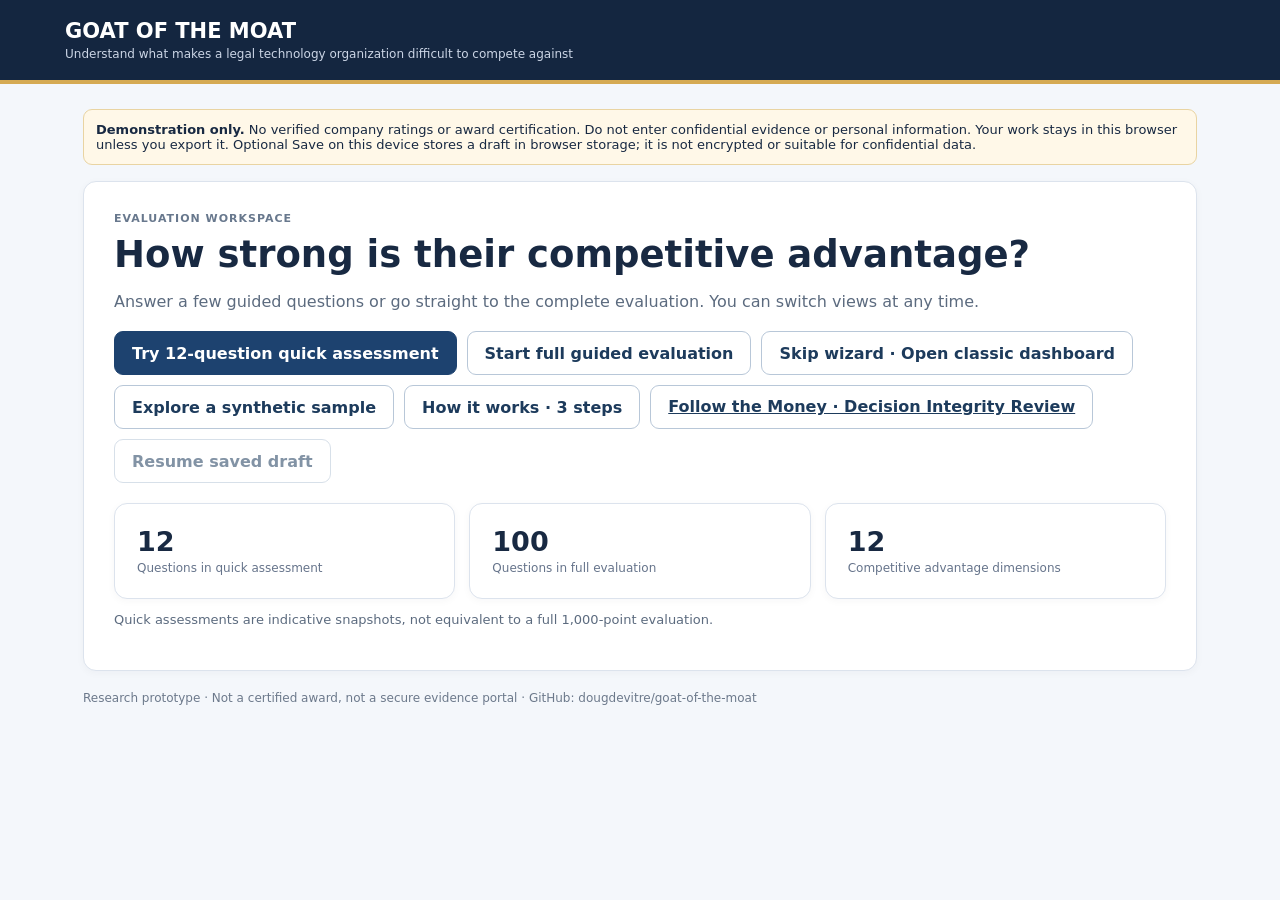
==== commit 29654318: "Link independent decision-integrity review from main evaluation" ====
--- a/dashboard/index.html
+++ b/dashboard/index.html
@@ -1,11 +1,11 @@
 <!doctype html><html lang="en"><head><meta charset="utf-8"><meta name="viewport" content="width=device-width,initial-scale=1"><title>GOAT of the MOAT — Evaluate with confidence</title>
 <style>
-:root{font-family:system-ui,-apple-system,sans-serif;color:#182942;background:#f4f7fb}*{box-sizing:border-box}body{margin:0}html{scroll-behavior:smooth}.skiplink{position:absolute;left:12px;top:-80px;background:#fff;color:#143961;padding:12px;z-index:100;border:2px solid #143961}.skiplink:focus{top:8px}.sr-only{position:absolute;width:1px;height:1px;padding:0;margin:-1px;overflow:hidden;clip:rect(0,0,0,0);white-space:nowrap;border:0}header{background:#142640;color:#fff;padding:19px max(20px,calc((100vw - 1150px)/2));border-bottom:4px solid #d5aa53}header b{font-size:21px}header span{display:block;font-size:12px;color:#cbd5e5;margin-top:4px}.wrap{max-width:1150px;margin:25px auto;padding:0 18px}.panel,.stat{background:#fff;border:1px solid #dce3ed;border-radius:13px;padding:22px;box-shadow:0 2px 8px #16294409}.hero{padding:30px}.hero h1{font-size:clamp(25px,4vw,37px);margin:8px 0}.muted{color:#5c6b7f}.small{font-size:13px}.note{background:#fff8e8;border:1px solid #e9d4a2;border-radius:9px;padding:12px;margin-bottom:16px;font-size:13px}.actions{display:flex;gap:10px;flex-wrap:wrap;margin:20px 0}.btn{border:1px solid #b8c7d8;border-radius:9px;padding:11px 17px;background:#fff;color:#1d3b5c;font:inherit;font-weight:600;cursor:pointer}.btn.primary{background:#1d426f;color:#fff;border-color:#1d426f}.btn:focus-visible,input:focus-visible,select:focus-visible,textarea:focus-visible{outline:3px solid #d3a94e;outline-offset:2px}.btn:hover{filter:brightness(.95)}.btn:disabled{opacity:.55;cursor:not-allowed}button{min-height:44px}button.jump{min-height:38px}.choice{min-height:48px}.grid{display:grid;grid-template-columns:repeat(3,1fr);gap:14px}.stat strong{font-size:27px;display:block}.stat span{font-size:12px;color:#66748b}.layout{display:grid;grid-template-columns:260px 1fr;gap:18px}.sidebar{max-height:70vh;overflow:auto}.dim{width:100%;text-align:left;background:white;border:0;border-radius:7px;padding:11px;cursor:pointer;color:#20334e}.dim.active,.dim:hover{background:#eaf0f8}.dim small{display:block;color:#65748b;margin-top:4px}.question{font-size:clamp(21px,3vw,27px);line-height:1.3;margin:13px 0}.eyebrow{text-transform:uppercase;letter-spacing:.09em;font-size:11px;color:#68788d;font-weight:700}.help{background:#f1f5fa;border-radius:10px;padding:13px;margin:14px 0;font-size:14px}.help p{margin:6px 0}.fields{display:grid;grid-template-columns:1fr 1fr;gap:14px}label{display:block;font-size:13px;font-weight:650;margin:14px 0 6px}input,select,textarea{width:100%;border:1px solid #bdcadb;border-radius:8px;padding:11px;font:inherit;color:#1b2d45;background:white}textarea{min-height:72px}.choice{display:block;border:1px solid #d4deea;border-radius:9px;padding:12px;margin:8px 0;cursor:pointer}.choice:has(input:checked){border-color:#3264a1;background:#edf4ff}.choice input{width:auto;margin-right:9px}.progress{height:9px;background:#e7edf4;border-radius:9px;overflow:hidden;margin:12px 0}.fill{height:100%;background:#2c679c;transition:width .2s}.hidden{display:none!important}.tag{display:inline-block;background:#e9eff8;border-radius:20px;padding:5px 10px;font-size:12px}.results{margin-top:16px}.resultRow{margin:10px 0}.resultRow .progress{margin:5px 0}.insight{background:#f6f9fd;border:1px solid #dce6f2;border-radius:10px;padding:14px;margin:12px 0}.insight h3{margin:0 0 8px}.insight ul{margin:8px 0;padding-left:20px}.insight li{margin:6px 0}.jump{border:0;background:transparent;color:#174c83;text-decoration:underline;cursor:pointer;text-align:left;font:inherit;padding:3px}.chip{display:inline-block;background:#e8eef7;border-radius:8px;padding:4px 8px;font-size:12px}.foot{font-size:12px;color:#6c798b;padding:20px 0}.status{font-size:13px;color:#35516f;min-height:18px;margin-top:10px}@media(max-width:760px){.grid,.layout,.fields{grid-template-columns:1fr}.actions>.btn{flex:1 1 100%}.panel{padding:16px}.sidebar{max-height:180px}.hero{padding:20px}}
-@media(max-width:380px){.wrap{padding:0 10px}.stat strong{font-size:23px}.question{font-size:21px}}@media(prefers-reduced-motion:reduce){html{scroll-behavior:auto}.fill{transition:none}}@media print{header,.note,#home,#workspace>.actions,#workspace>.grid,.layout,.foot,.btn,#resultRows{display:none!important}body{background:#fff;color:#111}#workspace{display:block!important}.wrap{max-width:none;margin:0;padding:0}.results{box-shadow:none;border:0;margin:0;padding:0}.insight{break-inside:avoid;border:1px solid #ccc;background:white}#printHeading{display:block!important}#phase8{display:block}#phase8 section:first-child{display:none}a{color:#111}}#printHeading{display:none}</style></head><body><a href="#main" class="skiplink">Skip to main content</a><header><b>GOAT OF THE MOAT</b><span>Understand what makes a legal technology organization difficult to compete against</span></header><main id="main" class="wrap" tabindex="-1">
+:root{font-family:system-ui,-apple-system,sans-serif;color:#182942;background:#f4f7fb}*{box-sizing:border-box}body{margin:0}html{scroll-behavior:smooth}.skiplink{position:absolute;left:12px;top:-80px;background:#fff;color:#143961;padding:12px;z-index:100;border:2px solid #143961}.skiplink:focus{top:8px}.sr-only{position:absolute;width:1px;height:1px;padding:0;margin:-1px;overflow:hidden;clip:rect(0,0,0,0);white-space:nowrap;border:0}header{background:#142640;color:#fff;padding:19px max(20px,calc((100vw - 1150px)/2));border-bottom:4px solid #d5aa53}header b{font-size:21px}header span{display:block;font-size:12px;color:#cbd5e5;margin-top:4px}.wrap{max-width:1150px;margin:25px auto;padding:0 18px}.panel,.stat{background:#fff;border:1px solid #dce3ed;border-radius:13px;padding:22px;box-shadow:0 2px 8px #16294409}.hero{padding:30px}.hero h1{font-size:clamp(25px,4vw,37px);margin:8px 0}.muted{color:#5c6b7f}.small{font-size:13px}.note{background:#fff8e8;border:1px solid #e9d4a2;border-radius:9px;padding:12px;margin-bottom:16px;font-size:13px}.actions{display:flex;gap:10px;flex-wrap:wrap;margin:20px 0}.btn{border:1px solid #b8c7d8;border-radius:9px;padding:11px 17px;background:#fff;color:#1d3b5c;font:inherit;font-weight:600;cursor:pointer}.btn.primary{background:#1d426f;color:#fff;border-color:#1d426f}.btn:focus-visible,input:focus-visible,select:focus-visible,textarea:focus-visible{outline:3px solid #d3a94e;outline-offset:2px}.btn:hover{filter:brightness(.95)}.btn:disabled{opacity:.55;cursor:not-allowed}button{min-height:44px}button.jump{min-height:38px}.choice{min-height:48px}.grid{display:grid;grid-template-columns:repeat(3,1fr);gap:14px}.stat strong{font-size:27px;display:block}.stat span{font-size:12px;color:#66748b}.layout{display:grid;grid-template-columns:260px 1fr;gap:18px}.sidebar{max-height:70vh;overflow:auto}.dim{width:100%;text-align:left;background:white;border:0;border-radius:7px;padding:11px;cursor:pointer;color:#20334e}.dim.active,.dim:hover{background:#eaf0f8}.dim small{display:block;color:#65748b;margin-top:4px}.question{font-size:clamp(21px,3vw,27px);line-height:1.3;margin:13px 0}.eyebrow{text-transform:uppercase;letter-spacing:.09em;font-size:11px;color:#68788d;font-weight:700}.help{background:#f1f5fa;border-radius:10px;padding:13px;margin:14px 0;font-size:14px}.help p{margin:6px 0}.fields{display:grid;grid-template-columns:1fr 1fr;gap:14px}label{display:block;font-size:13px;font-weight:650;margin:14px 0 6px}input,select,textarea{width:100%;border:1px solid #bdcadb;border-radius:8px;padding:11px;font:inherit;color:#1b2d45;background:white}textarea{min-height:72px}.choice{display:block;border:1px solid #d4deea;border-radius:9px;padding:12px;margin:8px 0;cursor:pointer}.choice:has(input:checked){border-color:#3264a1;background:#edf4ff}.choice input{width:auto;margin-right:9px}.progress{height:9px;background:#e7edf4;border-radius:9px;overflow:hidden;margin:12px 0}.fill{height:100%;background:#2c679c;transition:width .2s}.hidden{display:none!important}.tag{display:inline-block;background:#e9eff8;border-radius:20px;padding:5px 10px;font-size:12px}.results{margin-top:16px}.resultRow{margin:10px 0}.resultRow .progress{margin:5px 0}.reportTable{width:100%;border-collapse:collapse;font-size:13px}.reportTable th,.reportTable td{border-bottom:1px solid #dce5ee;padding:9px 7px;text-align:left;vertical-align:top}.reportTable th{background:#edf2f8}.reportTable td.num{text-align:right;font-variant-numeric:tabular-nums}.reportFoot{font-size:12px;color:#586980}.insight{background:#f6f9fd;border:1px solid #dce6f2;border-radius:10px;padding:14px;margin:12px 0}.insight h3{margin:0 0 8px}.insight ul{margin:8px 0;padding-left:20px}.insight li{margin:6px 0}.jump{border:0;background:transparent;color:#174c83;text-decoration:underline;cursor:pointer;text-align:left;font:inherit;padding:3px}.chip{display:inline-block;background:#e8eef7;border-radius:8px;padding:4px 8px;font-size:12px}.foot{font-size:12px;color:#6c798b;padding:20px 0}.status{font-size:13px;color:#35516f;min-height:18px;margin-top:10px}@media(max-width:760px){.grid,.layout,.fields{grid-template-columns:1fr}.actions>.btn{flex:1 1 100%}.panel{padding:16px}.sidebar{max-height:180px}.hero{padding:20px}}
+@media(max-width:380px){.wrap{padding:0 10px}.stat strong{font-size:23px}.question{font-size:21px}}@media(prefers-reduced-motion:reduce){html{scroll-behavior:auto}.fill{transition:none}}@media print{@page{size:letter;margin:0.65in}header,.note,#home,#tour,#workspace>.actions,#workspace>.grid,.layout,.foot,.btn,#resultRows{display:none!important}body{background:#fff;color:#111}#workspace{display:block!important}.wrap{max-width:none;margin:0;padding:0}.results{box-shadow:none;border:0;margin:0;padding:0}.insight{break-inside:avoid;border:1px solid #ccc;background:white}#printHeading{display:block!important}#phase8{display:block}#phase8 section:first-child{display:none}#reportSummary,#reportDimensions,#reportAppendix{display:block!important}#reportSummary{page-break-after:always}#reportAppendix{break-before:page}#reportAppendix table{font-size:10px}#reportAppendix th,#reportAppendix td{padding:5px;border:1px solid #ccc;overflow-wrap:anywhere}#reportAppendix tr{break-inside:avoid}#reportAppendix thead{display:table-header-group}a{color:#111}}#printHeading{display:none}</style></head><body><a href="#main" class="skiplink">Skip to main content</a><header><b>GOAT OF THE MOAT</b><span>Understand what makes a legal technology organization difficult to compete against</span></header><main id="main" class="wrap" tabindex="-1">
 <div class="note"><b>Demonstration only.</b> No verified company ratings or award certification. Do not enter confidential evidence or personal information. Your work stays in this browser unless you export it. Optional Save on this device stores a draft in browser storage; it is not encrypted or suitable for confidential data.</div>
-<section id="home" class="panel hero"><div class="eyebrow">Evaluation workspace</div><h1>How strong is their competitive advantage?</h1><p class="muted">Answer a few guided questions or go straight to the complete evaluation. You can switch views at any time.</p><div class="actions"><button class="btn primary" id="startQuick">Try 12-question quick assessment</button><button class="btn" id="startFull">Start full guided evaluation</button><button class="btn" id="skipWizard">Skip wizard · Open classic dashboard</button><button class="btn" id="loadSample">Explore a synthetic sample</button><button class="btn" id="startTour">How it works · 3 steps</button><button class="btn" id="resumeDraft" disabled>Resume saved draft</button></div><div class="grid"><div class="stat"><strong>12</strong><span>Questions in quick assessment</span></div><div class="stat"><strong>100</strong><span>Questions in full evaluation</span></div><div class="stat"><strong>12</strong><span>Competitive advantage dimensions</span></div></div><p class="small muted">Quick assessments are indicative snapshots, not equivalent to a full 1,000-point evaluation.</p></section>
-<section id="tour" class="panel hidden" aria-labelledby="tourTitle" tabindex="-1"><div class="eyebrow">Getting started</div><h2 id="tourTitle">Three steps to understand the evaluation</h2><ol><li><b>Choose your path:</b> try 12 questions, complete all 100, or skip the wizard.</li><li><b>Score with evidence:</b> choose a rating, describe proof, or skip questions you cannot verify.</li><li><b>Review and share:</b> inspect the scorecard, save a local draft, or print a provisional report.</li></ol><p class="small muted">No account required. Avoid confidential information. You can return to this guide at any time.</p><div class="actions"><button class="btn primary" id="tourQuick">Try quick assessment</button><button class="btn" id="tourClassic">Skip wizard</button><button class="btn" id="closeTour">Close guide</button></div></section><section id="workspace" class="hidden"><div class="actions"><button class="btn" id="goHome">← Home</button><button class="btn" id="tourFromWorkspace">How it works</button><button class="btn" id="switchMode">Switch to classic dashboard</button><button class="btn" id="export">Export my work</button><button class="btn" id="printReport">Print executive report / Save PDF</button><button class="btn" id="saveDevice">Save on this device</button><button class="btn" id="importDraft">Import saved JSON</button><input class="hidden" type="file" id="importFile" accept=".json,application/json" aria-label="Import a draft JSON file"><button class="btn" id="reset">Clear session</button></div><div class="grid"><div class="stat"><span>Weighted points recorded</span><strong id="points">0</strong></div><div class="stat"><span>Evidence coverage (full instrument)</span><strong id="coverage">0%</strong></div><div class="stat"><span>Questions scored</span><strong id="count">0 / 100</strong></div></div>
-<div class="layout" style="margin-top:16px"><aside class="panel sidebar"><h2>Explore the topics</h2><div id="dimensions"></div></aside><section class="panel"><div class="eyebrow" id="modeLabel"></div><div class="progress" role="progressbar" aria-label="Question navigation progress" aria-valuemin="0" aria-valuemax="100" aria-valuenow="0" id="questionProgress"><div class="fill" id="progressFill" style="width:0%"></div></div><p class="small muted" id="progressText"></p><div class="fields"><div><label for="organization">Organization (example name)</label><input id="organization" value="Synthetic Example Organization" maxlength="100"></div><div><label for="judge">Reviewer label</label><input id="judge" value="demo-reviewer" maxlength="80"></div></div><label for="question">Choose a question</label><select id="question"></select><h2 class="question" id="prompt"></h2><p class="muted" id="plainHelp"></p><div class="help"><b>Scoring guide</b><p id="scoreGuide"></p><details><summary>See all six scoring levels</summary><div id="scoreLevels"></div></details></div><div class="help"><b>What counts as proof?</b><p id="evidenceHelp"></p><details><summary>Technical evaluation details</summary><p id="technical"></p></details></div><fieldset style="border:0;padding:0;margin:0"><legend style="font-size:13px;font-weight:650;margin:14px 0 6px">How strong is the evidence-backed advantage?</legend><div id="choices"></div></fieldset><div class="fields"><div><label for="confidence">How reliable is the proof?</label><select id="confidence"><option value="U">Not verified yet</option><option value="C">Some supporting evidence</option><option value="B">Reliable organization records</option><option value="A">Independently corroborated</option></select></div><div><label for="evidence">Evidence reference</label><input id="evidence" placeholder="Example: PUBLIC-REPORT-2026"></div></div><label for="notes">Notes (optional)</label><textarea id="notes" placeholder="Why did you choose this answer?"></textarea><div class="actions"><button class="btn primary" id="saveNext">Save and continue →</button><button class="btn" id="skipQuestion">Skip for now</button><button class="btn" id="previous">← Previous</button></div><p class="status" id="status" role="status" aria-live="polite"></p></section></div><section class="panel results"><div id="printHeading"><h1>GOAT OF THE MOAT — Executive Evaluation Report</h1><p id="printMeta"></p><p><b>Research prototype — not certified.</b> Scores and evidence references are unverified.</p></div><h2>Understand your progress</h2><p class="small muted" id="resultIntro"></p><div id="phase8"></div><div id="resultRows"></div><p class="small muted" id="coverageGate"></p></section></section><div class="foot">Research prototype · Not a certified award, not a secure evidence portal · GitHub: dougdevitre/goat-of-the-moat</div></main>
+<section id="home" class="panel hero"><div class="eyebrow">Evaluation workspace</div><h1>How strong is their competitive advantage?</h1><p class="muted">Answer a few guided questions or go straight to the complete evaluation. You can switch views at any time.</p><div class="actions"><button class="btn primary" id="startQuick">Try 12-question quick assessment</button><button class="btn" id="startFull">Start full guided evaluation</button><button class="btn" id="skipWizard">Skip wizard · Open classic dashboard</button><button class="btn" id="loadSample">Explore a synthetic sample</button><button class="btn" id="startTour">How it works · 3 steps</button><a class="btn" href="/dashboard/decision-integrity.html">Follow the Money · Decision Integrity Review</a><button class="btn" id="resumeDraft" disabled>Resume saved draft</button></div><div class="grid"><div class="stat"><strong>12</strong><span>Questions in quick assessment</span></div><div class="stat"><strong>100</strong><span>Questions in full evaluation</span></div><div class="stat"><strong>12</strong><span>Competitive advantage dimensions</span></div></div><p class="small muted">Quick assessments are indicative snapshots, not equivalent to a full 1,000-point evaluation.</p></section>
+<section id="tour" class="panel hidden" aria-labelledby="tourTitle" tabindex="-1"><div class="eyebrow">Getting started</div><h2 id="tourTitle">Three steps to understand the evaluation</h2><ol><li><b>Choose your path:</b> try 12 questions, complete all 100, or skip the wizard.</li><li><b>Score with evidence:</b> choose a rating, describe proof, or skip questions you cannot verify.</li><li><b>Review and share:</b> inspect the scorecard, save a local draft, or print a provisional report.</li></ol><p class="small muted">No account required. Avoid confidential information. You can return to this guide at any time.</p><div class="actions"><button class="btn primary" id="tourQuick">Try quick assessment</button><button class="btn" id="tourClassic">Skip wizard</button><button class="btn" id="closeTour">Close guide</button></div></section><section id="workspace" class="hidden"><div class="actions"><button class="btn" id="goHome">← Home</button><button class="btn" id="tourFromWorkspace">How it works</button><a class="btn" href="/dashboard/decision-integrity.html">Follow the Money</a><button class="btn" id="switchMode">Switch to classic dashboard</button><button class="btn" id="export">Export my work</button><button class="btn" id="printReport">Print executive report / Save PDF</button><button class="btn" id="saveDevice">Save on this device</button><button class="btn" id="importDraft">Import saved JSON</button><input class="hidden" type="file" id="importFile" accept=".json,application/json" aria-label="Import a draft JSON file"><button class="btn" id="reset">Clear session</button></div><div class="grid"><div class="stat"><span>Weighted points recorded</span><strong id="points">0</strong></div><div class="stat"><span>Evidence coverage (full instrument)</span><strong id="coverage">0%</strong></div><div class="stat"><span>Questions scored</span><strong id="count">0 / 100</strong></div></div>
+<div class="layout" style="margin-top:16px"><aside class="panel sidebar"><h2>Explore the topics</h2><div id="dimensions"></div></aside><section class="panel"><div class="eyebrow" id="modeLabel"></div><div class="progress" role="progressbar" aria-label="Question navigation progress" aria-valuemin="0" aria-valuemax="100" aria-valuenow="0" id="questionProgress"><div class="fill" id="progressFill" style="width:0%"></div></div><p class="small muted" id="progressText"></p><div class="fields"><div><label for="organization">Organization (example name)</label><input id="organization" value="Synthetic Example Organization" maxlength="100"></div><div><label for="judge">Reviewer label</label><input id="judge" value="demo-reviewer" maxlength="80"></div></div><label for="question">Choose a question</label><select id="question"></select><h2 class="question" id="prompt"></h2><p class="muted" id="plainHelp"></p><div class="help"><b>Scoring guide</b><p id="scoreGuide"></p><details><summary>See all six scoring levels</summary><div id="scoreLevels"></div></details></div><div class="help"><b>What counts as proof?</b><p id="evidenceHelp"></p><details><summary>Technical evaluation details</summary><p id="technical"></p></details></div><fieldset style="border:0;padding:0;margin:0"><legend style="font-size:13px;font-weight:650;margin:14px 0 6px">How strong is the evidence-backed advantage?</legend><div id="choices"></div></fieldset><div class="fields"><div><label for="confidence">How reliable is the proof?</label><select id="confidence"><option value="U">Not verified yet</option><option value="C">Some supporting evidence</option><option value="B">Reliable organization records</option><option value="A">Independently corroborated</option></select></div><div><label for="evidence">Evidence reference</label><input id="evidence" placeholder="Example: PUBLIC-REPORT-2026"></div></div><label for="notes">Notes (optional)</label><textarea id="notes" placeholder="Why did you choose this answer?"></textarea><div class="actions"><button class="btn primary" id="saveNext">Save and continue →</button><button class="btn" id="skipQuestion">Skip for now</button><button class="btn" id="previous">← Previous</button></div><p class="status" id="status" role="status" aria-live="polite"></p></section></div><section class="panel results"><div id="printHeading"><h1>GOAT OF THE MOAT — Executive Evaluation Report</h1><p id="printMeta"></p><p><b>Research prototype — not certified.</b> Scores and evidence references are unverified.</p></div><h2>Understand your progress</h2><p class="small muted" id="resultIntro"></p><div id="phase8"></div><div id="reportSummary" class="insight"><h3>One-page executive summary</h3><div id="summaryContent"></div></div><div id="reportDimensions" class="insight"><h3>Dimension comparison</h3><div id="dimensionComparison"></div></div><div id="resultRows"></div><div id="reportAppendix" class="insight"><h3>Evidence appendix</h3><p class="reportFoot">Evidence references are user-provided labels only; documents have not been reviewed or verified. Do not include confidential information.</p><div id="evidenceAppendix"></div></div><p class="small muted" id="coverageGate"></p></section></section><div class="foot">Research prototype · Not a certified award, not a secure evidence portal · GitHub: dougdevitre/goat-of-the-moat</div></main>
 <script>
 "use strict";
 const $=id=>document.getElementById(id);let questions=[],dimensions=[],mode="quick",active="D1",cursor=0;const ratings=new Map();const STORAGE_KEY="goat-moat-demo-draft-v1";
@@ -67,7 +67,24 @@
 add(report,"p","Recommended next step: gather stronger, dated evidence and review the least-covered topics: "+gaps.map(x=>friendly[x.i]).join("; ")+".");
 add(report,"p","Interpret scores cautiously: small samples and unverified evidence can produce misleading rankings. No award determination is made.","small muted");
 }
-function renderMetrics(){let earned=0,covered=0;const sums={};for(const q of questions){const r=ratings.get(q.id);if(r){earned+=q.points*r.rating/5;covered+=q.points;(sums[q.dimension_id]??={earned:0,covered:0});sums[q.dimension_id].earned+=q.points*r.rating/5;sums[q.dimension_id].covered+=q.points}}$("points").textContent=earned.toFixed(1)+" / 1,000";$("coverage").textContent=(covered/10).toFixed(1)+"%";$("count").textContent=ratings.size+" / 100";const passed=covered>=850&&dimensions.every(d=>(sums[d.id]?.covered||0)>=d.weight*.6);$("coverageGate").textContent=mode==="quick"?"A quick assessment is a snapshot, not a full rating. Full coverage is required for formal consideration.":passed?"Draft coverage requirements met; independent verification and certification still required.":"Full assessment coverage requirements not yet met (85% overall and 60% per dimension).";$("resultIntro").textContent="Only scored questions are shown. Missing evidence is never treated as a zero score.";phaseEight(sums,covered,earned);$("resultRows").replaceChildren();dimensions.forEach((d,i)=>{const s=sums[d.id]||{earned:0,covered:0};const box=document.createElement("div");box.className="resultRow";const text=document.createElement("div");text.className="small";text.textContent=friendly[i]+" — "+s.earned.toFixed(1)+" / "+d.weight+" points · "+Math.round(s.covered/d.weight*100)+"% evidence coverage";const bar=document.createElement("div");bar.className="progress";const fill=document.createElement("div");fill.className="fill";fill.style.width=(s.earned/d.weight*100)+"%";bar.append(fill);box.append(text,bar);$("resultRows").append(box)})}
+function cell(tr,tag,value,cls){const el=document.createElement(tag);el.textContent=String(value);if(cls)el.className=cls;tr.append(el);return el}
+function table(headers,rows){const t=document.createElement("table");t.className="reportTable";const head=document.createElement("thead"),hr=document.createElement("tr");headers.forEach(h=>cell(hr,"th",h));head.append(hr);t.append(head);const body=document.createElement("tbody");rows.forEach(row=>{const tr=document.createElement("tr");row.forEach((value,i)=>cell(tr,"td",value,i===row.length-1?"num":""));body.append(tr)});t.append(body);return t}
+function renderReport(sums,covered,earned){
+const scored=ratings.size,coveragePct=covered/10,performance=covered?earned/covered*100:null;
+const summary=$("summaryContent");summary.replaceChildren();
+const h=document.createElement("p");h.textContent="Draft result: "+earned.toFixed(1)+" / 1,000 available points recorded. "+scored+" / 100 questions scored. Evidence coverage: "+coveragePct.toFixed(1)+"%. "+(performance===null?"No scored-question performance yet.":"Observed performance on scored questions: "+performance.toFixed(1)+"%.");summary.append(h);
+const warning=document.createElement("p");warning.className="reportFoot";warning.textContent=mode==="quick"?"Quick-assessment snapshot only: results are not equivalent to a full evaluation.":"Scores reflect only answered questions. Unanswered items are not zero scores. Independent verification is required.";summary.append(warning);
+const high=dimensions.map((d,i)=>({d,i,s:sums[d.id]||{earned:0,covered:0}})).filter(x=>x.s.covered).map(x=>({...x,pct:x.s.earned/x.s.covered*100})).sort((a,b)=>b.pct-a.pct);
+const takeaway=document.createElement("p");takeaway.textContent=high.length?"Strongest observed topic: "+friendly[high[0].i]+"; lowest observed topic: "+friendly[high[high.length-1].i]+". These comparisons are based only on answered items.":"Complete at least one evidence-backed question to identify strengths and weaknesses.";summary.append(takeaway);
+const next=document.createElement("p");next.textContent="Priority action: complete missing questions, strengthen low-confidence evidence, and independently check referenced documents before drawing award conclusions.";summary.append(next);
+const rows=dimensions.map((d,i)=>{const x=sums[d.id]||{earned:0,covered:0};return [d.id+" · "+friendly[i],x.earned.toFixed(1)+" / "+d.weight,(x.covered/d.weight*100).toFixed(0)+"%",x.covered?(x.earned/x.covered*100).toFixed(0)+"%":"—"]});
+const comp=$("dimensionComparison");comp.replaceChildren();comp.append(table(["Dimension","Recorded points","Coverage","Observed performance"],rows));
+const appendix=$("evidenceAppendix");appendix.replaceChildren();
+const records=questions.filter(q=>ratings.has(q.id)).map(q=>{const r=ratings.get(q.id);return [q.id,q.metric,String(r.rating)+"/5",r.confidence,r.evidence_id]});
+if(records.length)appendix.append(table(["Question","Metric","Rating","Confidence","Evidence reference"],records));else{const p=document.createElement("p");p.textContent="No evidence-backed ratings recorded.";appendix.append(p)}
+const foot=document.createElement("p");foot.className="reportFoot";foot.textContent="Question registry v0.1 · Draft research instrument · Not a certified assessment · Printed "+new Date().toLocaleDateString();appendix.append(foot);
+}
+function renderMetrics(){let earned=0,covered=0;const sums={};for(const q of questions){const r=ratings.get(q.id);if(r){earned+=q.points*r.rating/5;covered+=q.points;(sums[q.dimension_id]??={earned:0,covered:0});sums[q.dimension_id].earned+=q.points*r.rating/5;sums[q.dimension_id].covered+=q.points}}$("points").textContent=earned.toFixed(1)+" / 1,000";$("coverage").textContent=(covered/10).toFixed(1)+"%";$("count").textContent=ratings.size+" / 100";const passed=covered>=850&&dimensions.every(d=>(sums[d.id]?.covered||0)>=d.weight*.6);$("coverageGate").textContent=mode==="quick"?"A quick assessment is a snapshot, not a full rating. Full coverage is required for formal consideration.":passed?"Draft coverage requirements met; independent verification and certification still required.":"Full assessment coverage requirements not yet met (85% overall and 60% per dimension).";$("resultIntro").textContent="Only scored questions are shown. Missing evidence is never treated as a zero score.";phaseEight(sums,covered,earned);renderReport(sums,covered,earned);$("resultRows").replaceChildren();dimensions.forEach((d,i)=>{const s=sums[d.id]||{earned:0,covered:0};const box=document.createElement("div");box.className="resultRow";const text=document.createElement("div");text.className="small";text.textContent=friendly[i]+" — "+s.earned.toFixed(1)+" / "+d.weight+" points · "+Math.round(s.covered/d.weight*100)+"% evidence coverage";const bar=document.createElement("div");bar.className="progress";const fill=document.createElement("div");fill.className="fill";fill.style.width=(s.earned/d.weight*100)+"%";bar.append(fill);box.append(text,bar);$("resultRows").append(box)})}
 function save(){const q=current(),selected=document.querySelector('input[name="rating"]:checked'),confidence=$("confidence").value,evidence=$("evidence").value.trim();if(!selected||confidence==="U"||!evidence){$("status").textContent="Choose a score, a reliable evidence level, and an evidence reference—or select Skip for now.";return false}ratings.set(q.id,{question_id:q.id,rating:Number(selected.value),confidence,evidence_id:evidence,notes:$("notes").value.trim()});$("status").textContent="Answer saved in this session. Use Save on this device or Export to keep it.";return true}
 function advance(delta){cursor=Math.max(0,Math.min(pool().length-1,cursor+delta));render()}
 $("startTour").onclick=showTour;$("tourFromWorkspace").onclick=showTour;$("tourQuick").onclick=()=>begin("quick");$("tourClassic").onclick=()=>begin("classic");$("closeTour").onclick=()=>setView("home");$("startQuick").onclick=()=>begin("quick");$("startFull").onclick=()=>begin("guided");$("skipWizard").onclick=()=>begin("classic");$("goHome").onclick=()=>setView("home");$("switchMode").onclick=()=>{mode=mode==="classic"?"guided":"classic";cursor=0;render()};$("question").onchange=()=>{cursor=Number($("question").value);render()};$("saveNext").onclick=()=>{if(save()){advance(1);if(cursor===pool().length-1)$("status").textContent="You're at the final question. Export your work when finished."}};$("skipQuestion").onclick=()=>{advance(1);$("status").textContent="Skipped. You can return later."};$("previous").onclick=()=>advance(-1);
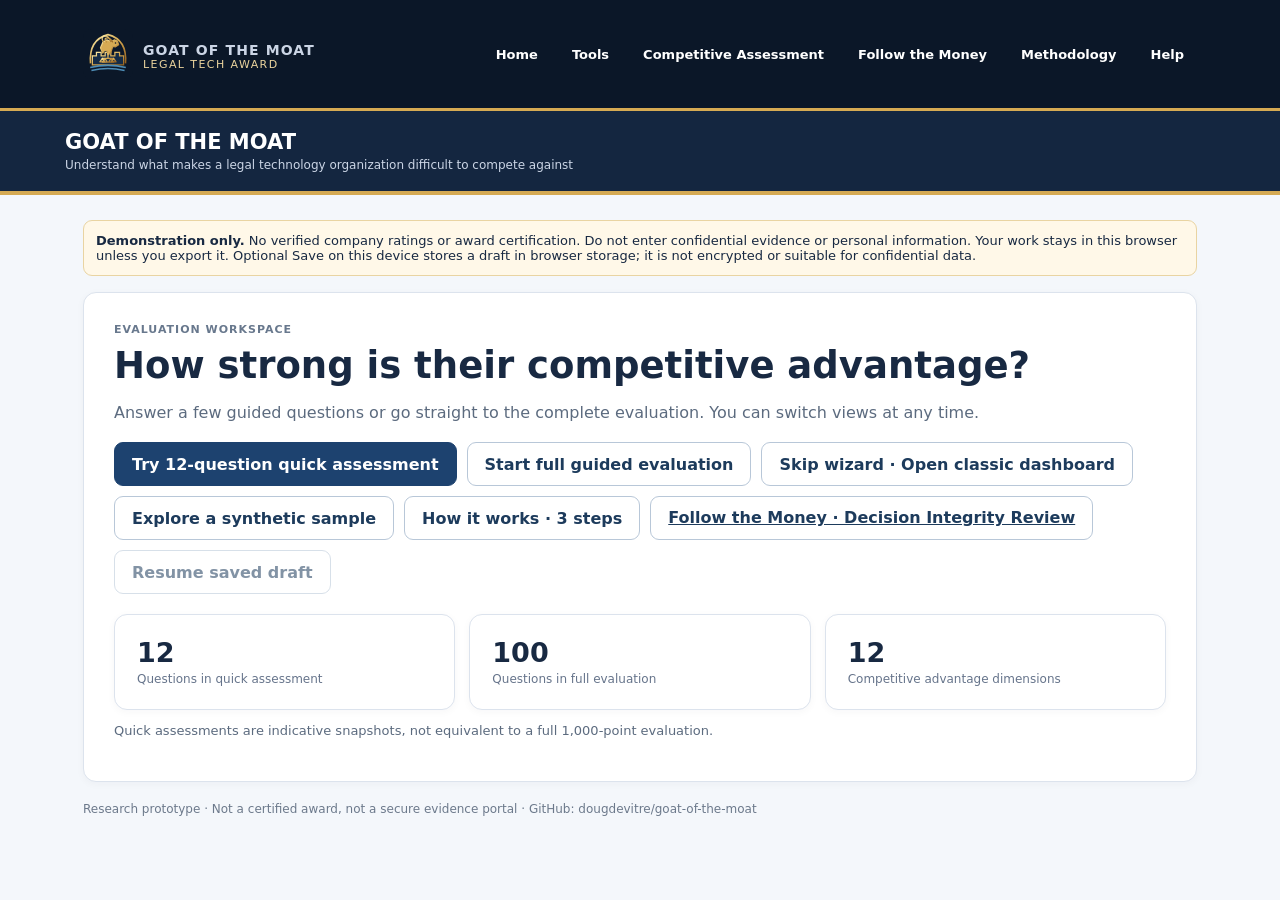
==== commit 4bd15868: "Integrate shared crest and responsive navigation into dashboard/index.html" ====
--- a/dashboard/index.html
+++ b/dashboard/index.html
@@ -1,7 +1,7 @@
 <!doctype html><html lang="en"><head><meta charset="utf-8"><meta name="viewport" content="width=device-width,initial-scale=1"><title>GOAT of the MOAT — Evaluate with confidence</title>
 <style>
 :root{font-family:system-ui,-apple-system,sans-serif;color:#182942;background:#f4f7fb}*{box-sizing:border-box}body{margin:0}html{scroll-behavior:smooth}.skiplink{position:absolute;left:12px;top:-80px;background:#fff;color:#143961;padding:12px;z-index:100;border:2px solid #143961}.skiplink:focus{top:8px}.sr-only{position:absolute;width:1px;height:1px;padding:0;margin:-1px;overflow:hidden;clip:rect(0,0,0,0);white-space:nowrap;border:0}header{background:#142640;color:#fff;padding:19px max(20px,calc((100vw - 1150px)/2));border-bottom:4px solid #d5aa53}header b{font-size:21px}header span{display:block;font-size:12px;color:#cbd5e5;margin-top:4px}.wrap{max-width:1150px;margin:25px auto;padding:0 18px}.panel,.stat{background:#fff;border:1px solid #dce3ed;border-radius:13px;padding:22px;box-shadow:0 2px 8px #16294409}.hero{padding:30px}.hero h1{font-size:clamp(25px,4vw,37px);margin:8px 0}.muted{color:#5c6b7f}.small{font-size:13px}.note{background:#fff8e8;border:1px solid #e9d4a2;border-radius:9px;padding:12px;margin-bottom:16px;font-size:13px}.actions{display:flex;gap:10px;flex-wrap:wrap;margin:20px 0}.btn{border:1px solid #b8c7d8;border-radius:9px;padding:11px 17px;background:#fff;color:#1d3b5c;font:inherit;font-weight:600;cursor:pointer}.btn.primary{background:#1d426f;color:#fff;border-color:#1d426f}.btn:focus-visible,input:focus-visible,select:focus-visible,textarea:focus-visible{outline:3px solid #d3a94e;outline-offset:2px}.btn:hover{filter:brightness(.95)}.btn:disabled{opacity:.55;cursor:not-allowed}button{min-height:44px}button.jump{min-height:38px}.choice{min-height:48px}.grid{display:grid;grid-template-columns:repeat(3,1fr);gap:14px}.stat strong{font-size:27px;display:block}.stat span{font-size:12px;color:#66748b}.layout{display:grid;grid-template-columns:260px 1fr;gap:18px}.sidebar{max-height:70vh;overflow:auto}.dim{width:100%;text-align:left;background:white;border:0;border-radius:7px;padding:11px;cursor:pointer;color:#20334e}.dim.active,.dim:hover{background:#eaf0f8}.dim small{display:block;color:#65748b;margin-top:4px}.question{font-size:clamp(21px,3vw,27px);line-height:1.3;margin:13px 0}.eyebrow{text-transform:uppercase;letter-spacing:.09em;font-size:11px;color:#68788d;font-weight:700}.help{background:#f1f5fa;border-radius:10px;padding:13px;margin:14px 0;font-size:14px}.help p{margin:6px 0}.fields{display:grid;grid-template-columns:1fr 1fr;gap:14px}label{display:block;font-size:13px;font-weight:650;margin:14px 0 6px}input,select,textarea{width:100%;border:1px solid #bdcadb;border-radius:8px;padding:11px;font:inherit;color:#1b2d45;background:white}textarea{min-height:72px}.choice{display:block;border:1px solid #d4deea;border-radius:9px;padding:12px;margin:8px 0;cursor:pointer}.choice:has(input:checked){border-color:#3264a1;background:#edf4ff}.choice input{width:auto;margin-right:9px}.progress{height:9px;background:#e7edf4;border-radius:9px;overflow:hidden;margin:12px 0}.fill{height:100%;background:#2c679c;transition:width .2s}.hidden{display:none!important}.tag{display:inline-block;background:#e9eff8;border-radius:20px;padding:5px 10px;font-size:12px}.results{margin-top:16px}.resultRow{margin:10px 0}.resultRow .progress{margin:5px 0}.reportTable{width:100%;border-collapse:collapse;font-size:13px}.reportTable th,.reportTable td{border-bottom:1px solid #dce5ee;padding:9px 7px;text-align:left;vertical-align:top}.reportTable th{background:#edf2f8}.reportTable td.num{text-align:right;font-variant-numeric:tabular-nums}.reportFoot{font-size:12px;color:#586980}.insight{background:#f6f9fd;border:1px solid #dce6f2;border-radius:10px;padding:14px;margin:12px 0}.insight h3{margin:0 0 8px}.insight ul{margin:8px 0;padding-left:20px}.insight li{margin:6px 0}.jump{border:0;background:transparent;color:#174c83;text-decoration:underline;cursor:pointer;text-align:left;font:inherit;padding:3px}.chip{display:inline-block;background:#e8eef7;border-radius:8px;padding:4px 8px;font-size:12px}.foot{font-size:12px;color:#6c798b;padding:20px 0}.status{font-size:13px;color:#35516f;min-height:18px;margin-top:10px}@media(max-width:760px){.grid,.layout,.fields{grid-template-columns:1fr}.actions>.btn{flex:1 1 100%}.panel{padding:16px}.sidebar{max-height:180px}.hero{padding:20px}}
-@media(max-width:380px){.wrap{padding:0 10px}.stat strong{font-size:23px}.question{font-size:21px}}@media(prefers-reduced-motion:reduce){html{scroll-behavior:auto}.fill{transition:none}}@media print{@page{size:letter;margin:0.65in}header,.note,#home,#tour,#workspace>.actions,#workspace>.grid,.layout,.foot,.btn,#resultRows{display:none!important}body{background:#fff;color:#111}#workspace{display:block!important}.wrap{max-width:none;margin:0;padding:0}.results{box-shadow:none;border:0;margin:0;padding:0}.insight{break-inside:avoid;border:1px solid #ccc;background:white}#printHeading{display:block!important}#phase8{display:block}#phase8 section:first-child{display:none}#reportSummary,#reportDimensions,#reportAppendix{display:block!important}#reportSummary{page-break-after:always}#reportAppendix{break-before:page}#reportAppendix table{font-size:10px}#reportAppendix th,#reportAppendix td{padding:5px;border:1px solid #ccc;overflow-wrap:anywhere}#reportAppendix tr{break-inside:avoid}#reportAppendix thead{display:table-header-group}a{color:#111}}#printHeading{display:none}</style></head><body><a href="#main" class="skiplink">Skip to main content</a><header><b>GOAT OF THE MOAT</b><span>Understand what makes a legal technology organization difficult to compete against</span></header><main id="main" class="wrap" tabindex="-1">
+@media(max-width:380px){.wrap{padding:0 10px}.stat strong{font-size:23px}.question{font-size:21px}}@media(prefers-reduced-motion:reduce){html{scroll-behavior:auto}.fill{transition:none}}@media print{@page{size:letter;margin:0.65in}header,.note,#home,#tour,#workspace>.actions,#workspace>.grid,.layout,.foot,.btn,#resultRows{display:none!important}body{background:#fff;color:#111}#workspace{display:block!important}.wrap{max-width:none;margin:0;padding:0}.results{box-shadow:none;border:0;margin:0;padding:0}.insight{break-inside:avoid;border:1px solid #ccc;background:white}#printHeading{display:block!important}#phase8{display:block}#phase8 section:first-child{display:none}#reportSummary,#reportDimensions,#reportAppendix{display:block!important}#reportSummary{page-break-after:always}#reportAppendix{break-before:page}#reportAppendix table{font-size:10px}#reportAppendix th,#reportAppendix td{padding:5px;border:1px solid #ccc;overflow-wrap:anywhere}#reportAppendix tr{break-inside:avoid}#reportAppendix thead{display:table-header-group}a{color:#111}}#printHeading{display:none}</style><link rel="icon" href="/assets/brand/crest.svg" type="image/svg+xml"><link rel="stylesheet" href="/assets/site.css"></head><body><div id='goatShell'></div><a href="#main" class="skiplink">Skip to main content</a><header><b>GOAT OF THE MOAT</b><span>Understand what makes a legal technology organization difficult to compete against</span></header><main id="main" class="wrap" tabindex="-1">
 <div class="note"><b>Demonstration only.</b> No verified company ratings or award certification. Do not enter confidential evidence or personal information. Your work stays in this browser unless you export it. Optional Save on this device stores a draft in browser storage; it is not encrypted or suitable for confidential data.</div>
 <section id="home" class="panel hero"><div class="eyebrow">Evaluation workspace</div><h1>How strong is their competitive advantage?</h1><p class="muted">Answer a few guided questions or go straight to the complete evaluation. You can switch views at any time.</p><div class="actions"><button class="btn primary" id="startQuick">Try 12-question quick assessment</button><button class="btn" id="startFull">Start full guided evaluation</button><button class="btn" id="skipWizard">Skip wizard · Open classic dashboard</button><button class="btn" id="loadSample">Explore a synthetic sample</button><button class="btn" id="startTour">How it works · 3 steps</button><a class="btn" href="/dashboard/decision-integrity.html">Follow the Money · Decision Integrity Review</a><button class="btn" id="resumeDraft" disabled>Resume saved draft</button></div><div class="grid"><div class="stat"><strong>12</strong><span>Questions in quick assessment</span></div><div class="stat"><strong>100</strong><span>Questions in full evaluation</span></div><div class="stat"><strong>12</strong><span>Competitive advantage dimensions</span></div></div><p class="small muted">Quick assessments are indicative snapshots, not equivalent to a full 1,000-point evaluation.</p></section>
 <section id="tour" class="panel hidden" aria-labelledby="tourTitle" tabindex="-1"><div class="eyebrow">Getting started</div><h2 id="tourTitle">Three steps to understand the evaluation</h2><ol><li><b>Choose your path:</b> try 12 questions, complete all 100, or skip the wizard.</li><li><b>Score with evidence:</b> choose a rating, describe proof, or skip questions you cannot verify.</li><li><b>Review and share:</b> inspect the scorecard, save a local draft, or print a provisional report.</li></ol><p class="small muted">No account required. Avoid confidential information. You can return to this guide at any time.</p><div class="actions"><button class="btn primary" id="tourQuick">Try quick assessment</button><button class="btn" id="tourClassic">Skip wizard</button><button class="btn" id="closeTour">Close guide</button></div></section><section id="workspace" class="hidden"><div class="actions"><button class="btn" id="goHome">← Home</button><button class="btn" id="tourFromWorkspace">How it works</button><a class="btn" href="/dashboard/decision-integrity.html">Follow the Money</a><button class="btn" id="switchMode">Switch to classic dashboard</button><button class="btn" id="export">Export my work</button><button class="btn" id="printReport">Print executive report / Save PDF</button><button class="btn" id="saveDevice">Save on this device</button><button class="btn" id="importDraft">Import saved JSON</button><input class="hidden" type="file" id="importFile" accept=".json,application/json" aria-label="Import a draft JSON file"><button class="btn" id="reset">Clear session</button></div><div class="grid"><div class="stat"><span>Weighted points recorded</span><strong id="points">0</strong></div><div class="stat"><span>Evidence coverage (full instrument)</span><strong id="coverage">0%</strong></div><div class="stat"><span>Questions scored</span><strong id="count">0 / 100</strong></div></div>
@@ -104,4 +104,4 @@
 updateResume();
 $("export").onclick=()=>{const obj=draftPayload();const url=URL.createObjectURL(new Blob([JSON.stringify(obj,null,2)],{type:"application/json"}));const a=document.createElement("a");a.href=url;a.download="goat-moat-draft-assessment.json";a.click();setTimeout(()=>URL.revokeObjectURL(url),1000)};
 (async()=>{try{const [q,d]=await Promise.all([fetch("/data/questions.v0.1.json"),fetch("/data/dimensions.json")]);if(!q.ok||!d.ok)throw Error("Could not load registry");questions=(await q.json()).questions;dimensions=await d.json();if(questions.length!==100||dimensions.length!==12)throw Error("Invalid registry");}catch(e){$("home").insertAdjacentText("beforeend"," Error loading evaluation data: "+e.message);["startQuick","startFull","skipWizard"].forEach(id=>$(id).disabled=true)}})();
-</script></body></html>+</script><script src="/assets/site.js" defer></script></body></html>
--- a/assets/site.css
+++ b/assets/site.css
@@ -0,0 +1 @@
+:root{--navy:#0b1728;--navy2:#152c47;--gold:#d6aa53;--paper:#f4f7fb;--ink:#172a43;--line:#d8e2ef}*{box-sizing:border-box}body{margin:0}#goatShell{font-family:system-ui,-apple-system,sans-serif;color:var(--ink)}#goatShell a{text-decoration:none}#goatShell .goat-header{background:var(--navy);color:#fff;border-bottom:3px solid var(--gold);position:relative;z-index:30}#goatShell .goat-header-inner{max-width:1200px;margin:auto;padding:10px 18px;display:flex;align-items:center;gap:16px}#goatShell .goat-brand{display:flex;align-items:center;gap:10px;color:#fff;min-width:0}#goatShell .goat-brand img{width:50px;height:50px;flex:none}#goatShell .goat-brand strong{display:block;letter-spacing:.08em;font-size:14px}#goatShell .goat-brand small{display:block;color:#ead39d;font-size:11px;letter-spacing:.13em}#goatShell .goat-desktop{margin-left:auto;display:flex;gap:8px;align-items:center}#goatShell .goat-desktop a,#goatShell .goat-mobile-links a{color:#fff;border-radius:7px;padding:11px 13px;display:block;font-weight:600;font-size:13px}#goatShell a[aria-current=page]{background:#2b496b;color:#ffdd8b}#goatShell .goat-desktop a:hover,#goatShell .goat-mobile-links a:hover{background:#28425f}#goatShell .goat-menu-btn{display:none;background:#1f3b59;color:#fff;border:1px solid #b39459;padding:11px 14px;border-radius:8px;font:inherit;font-weight:700;min-height:44px;margin-left:auto;cursor:pointer}#goatShell .goat-drawer{display:none;background:#12263d;border-top:1px solid #37516d}#goatShell .goat-drawer.open{display:block}#goatShell .goat-mobile-links{padding:12px 16px 24px;display:grid;gap:5px}#goatShell .goat-mobile-links a{min-height:44px;display:flex;align-items:center}#goatShell .goat-mobile-links h3{color:#d6aa53;font-size:12px;text-transform:uppercase;letter-spacing:.14em;margin:12px 10px 3px}#goatShell .goat-skip{position:absolute;top:-120px;left:10px;background:white;color:#10233c;padding:10px;z-index:40}#goatShell .goat-skip:focus{top:8px}#goatShell a:focus-visible,#goatShell button:focus-visible{outline:3px solid #f3ce78;outline-offset:2px}.goat-page{max-width:1100px;margin:24px auto;padding:0 20px;font-family:system-ui,-apple-system,sans-serif;color:#172a43}.goat-hero{background:#0b1728;color:#fff;border-radius:18px;padding:clamp(24px,5vw,55px)}.goat-hero h1{font-family:Georgia,serif;font-size:clamp(30px,5vw,55px);line-height:1.12;margin:10px 0}.goat-hero p{color:#dce6f1;max-width:690px}.goat-eyebrow{color:#d6aa53;font-size:12px;letter-spacing:.16em;text-transform:uppercase;font-weight:700}.goat-cards{display:grid;grid-template-columns:repeat(auto-fit,minmax(230px,1fr));gap:15px;margin:22px 0}.goat-card{background:#fff;border:1px solid #d8e2ef;border-radius:12px;padding:22px;box-shadow:0 3px 12px #0b17280a}.goat-card h2{font-size:19px;margin:5px 0}.goat-card p{color:#51657d;line-height:1.5}.goat-action{display:inline-block;background:#1d426f;color:white!important;padding:12px 18px;border-radius:8px;font-weight:700;min-height:44px}.goat-footer{font-family:system-ui,sans-serif;border-top:1px solid #d8e2ef;margin:40px auto 0;padding:22px;max-width:1100px;color:#52647a;font-size:13px}@media(max-width:800px){#goatShell .goat-desktop{display:none}#goatShell .goat-menu-btn{display:block}#goatShell .goat-brand strong{font-size:12px}#goatShell .goat-brand small{font-size:10px}}@media print{#goatShell,.goat-footer{display:none!important}.goat-page{margin:0;max-width:none}}
